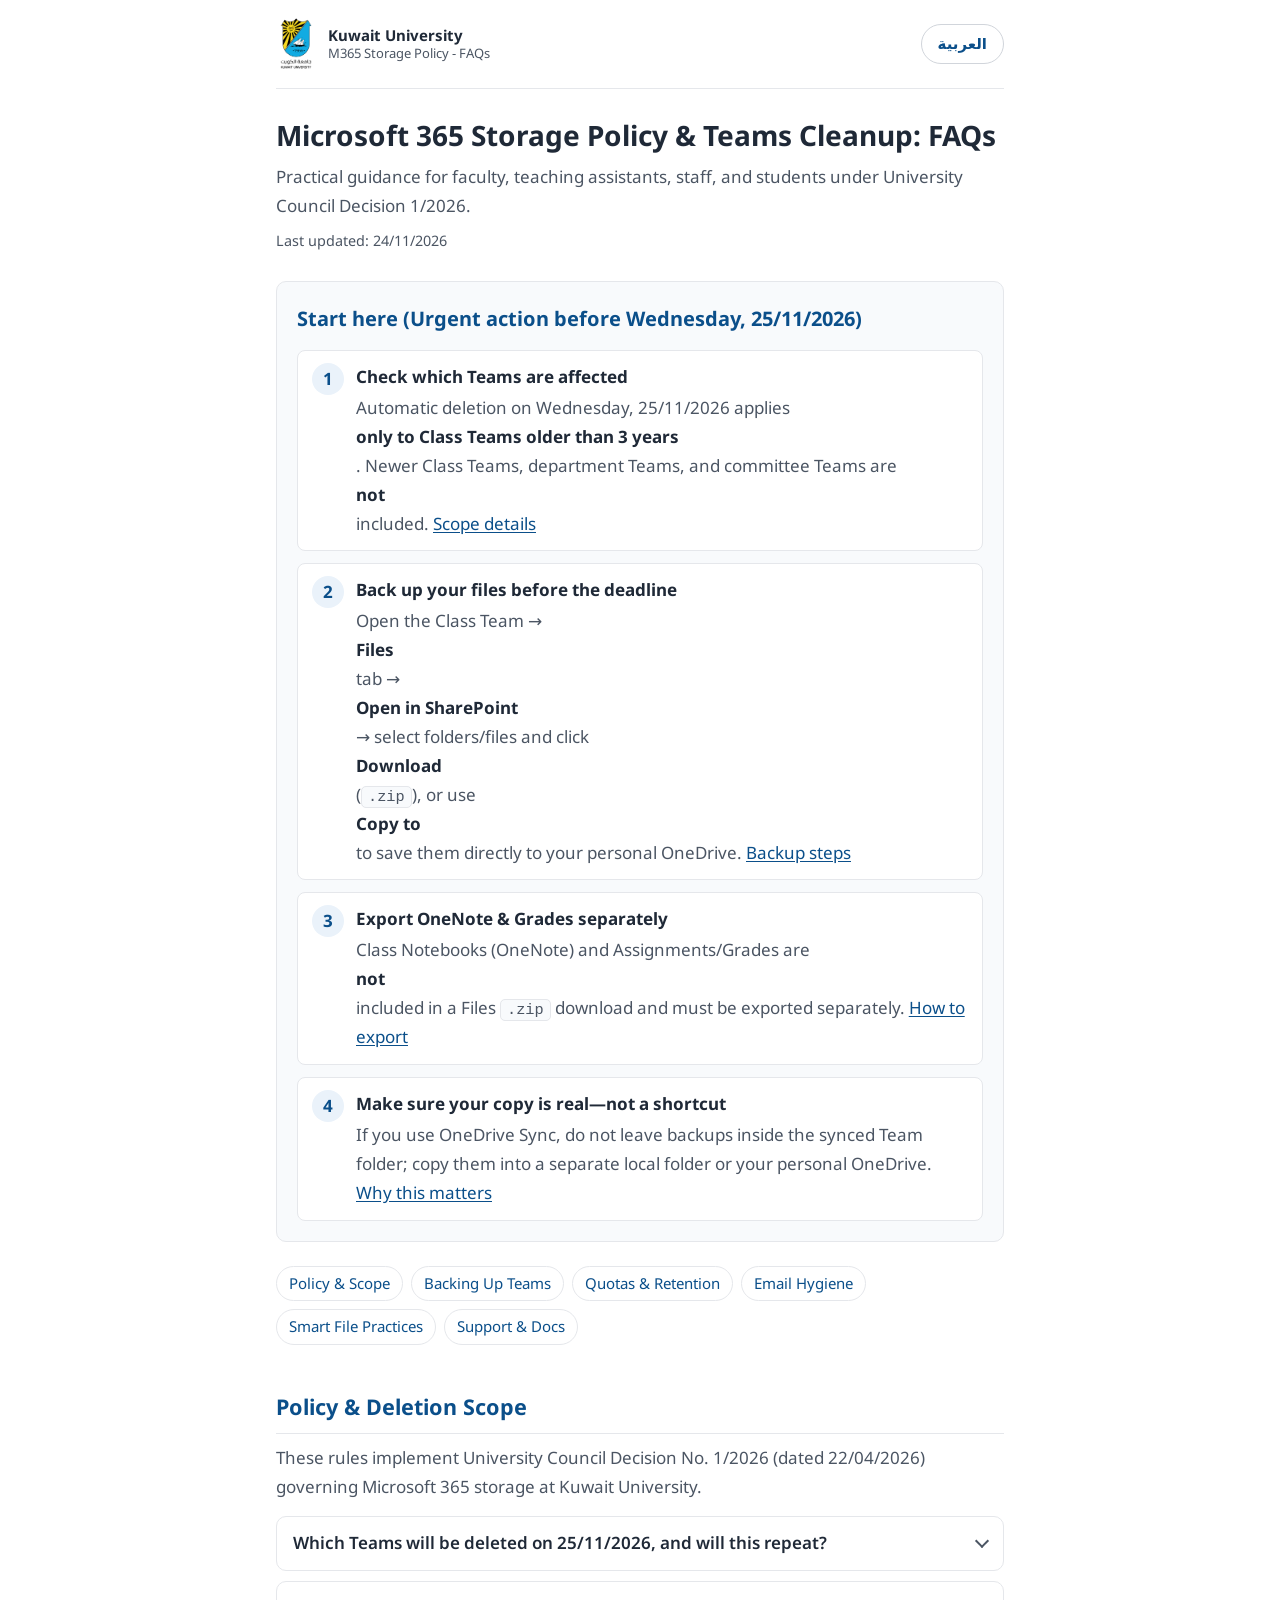
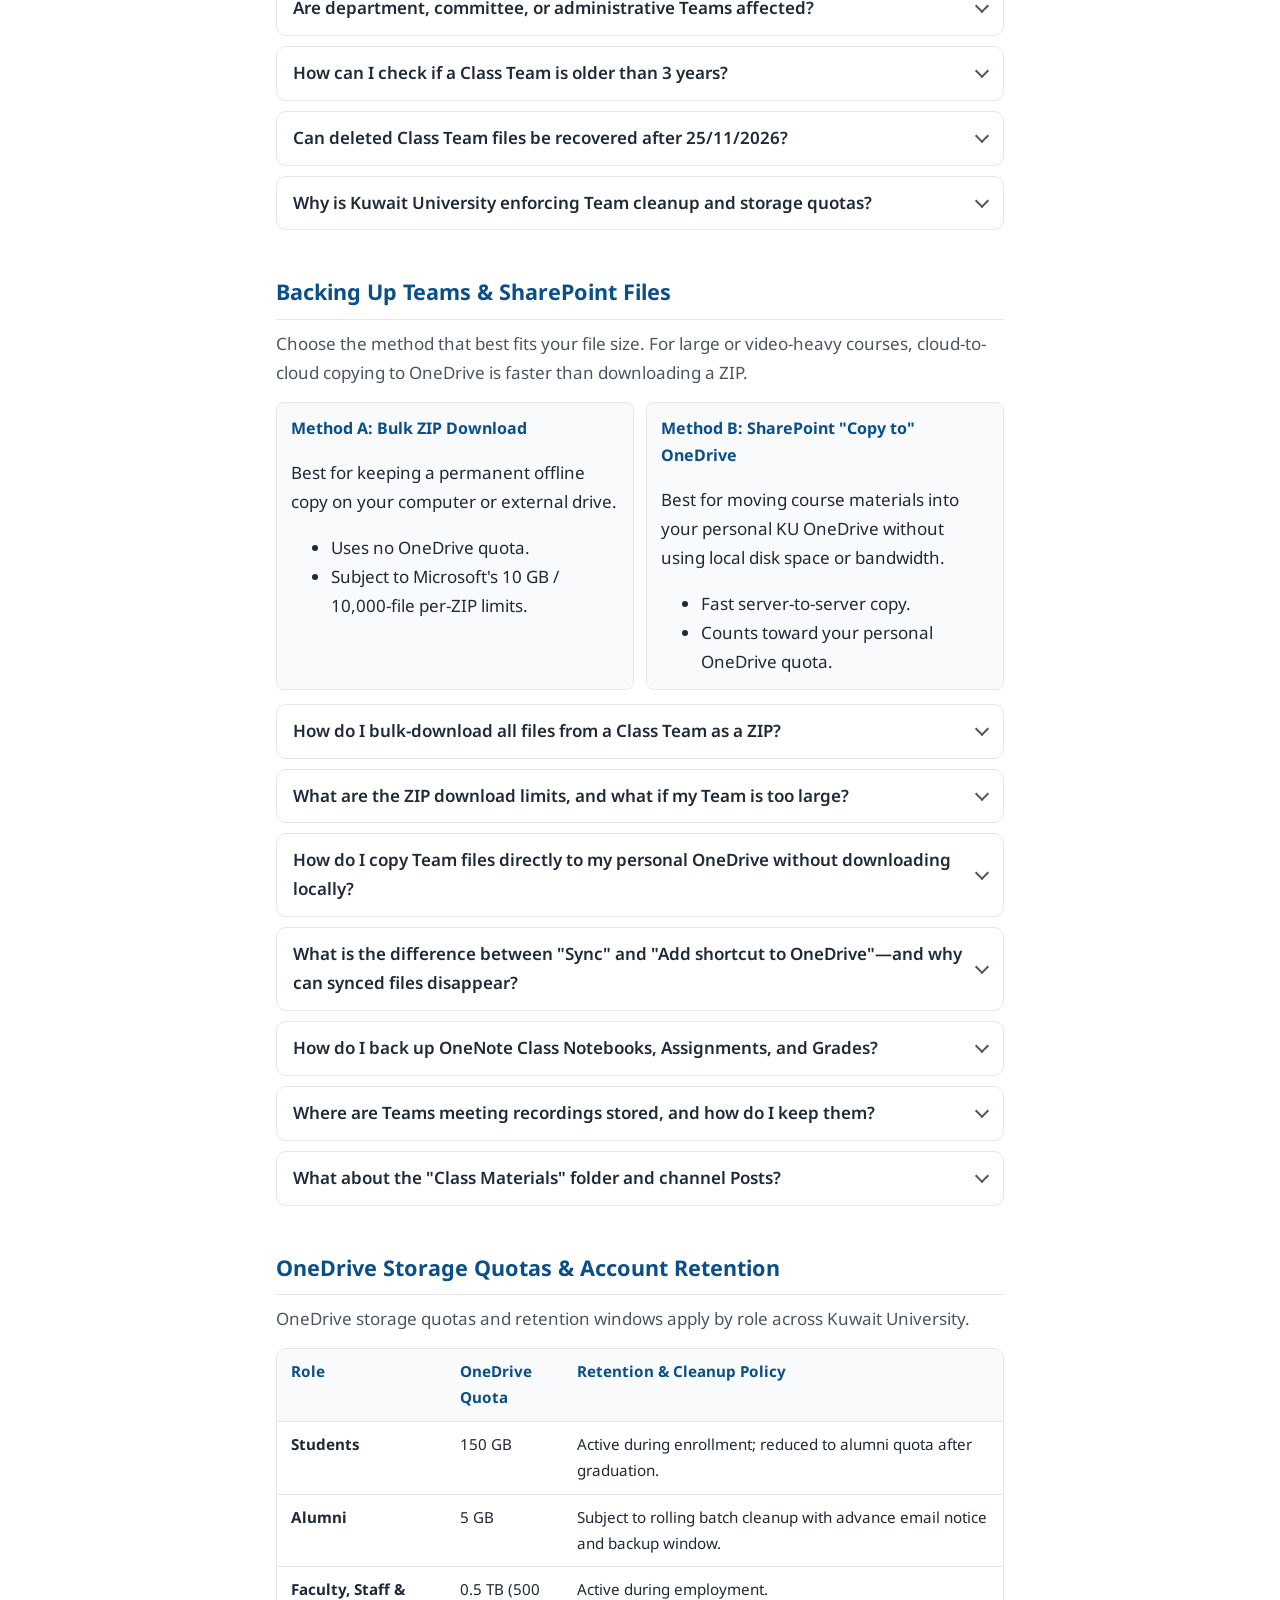
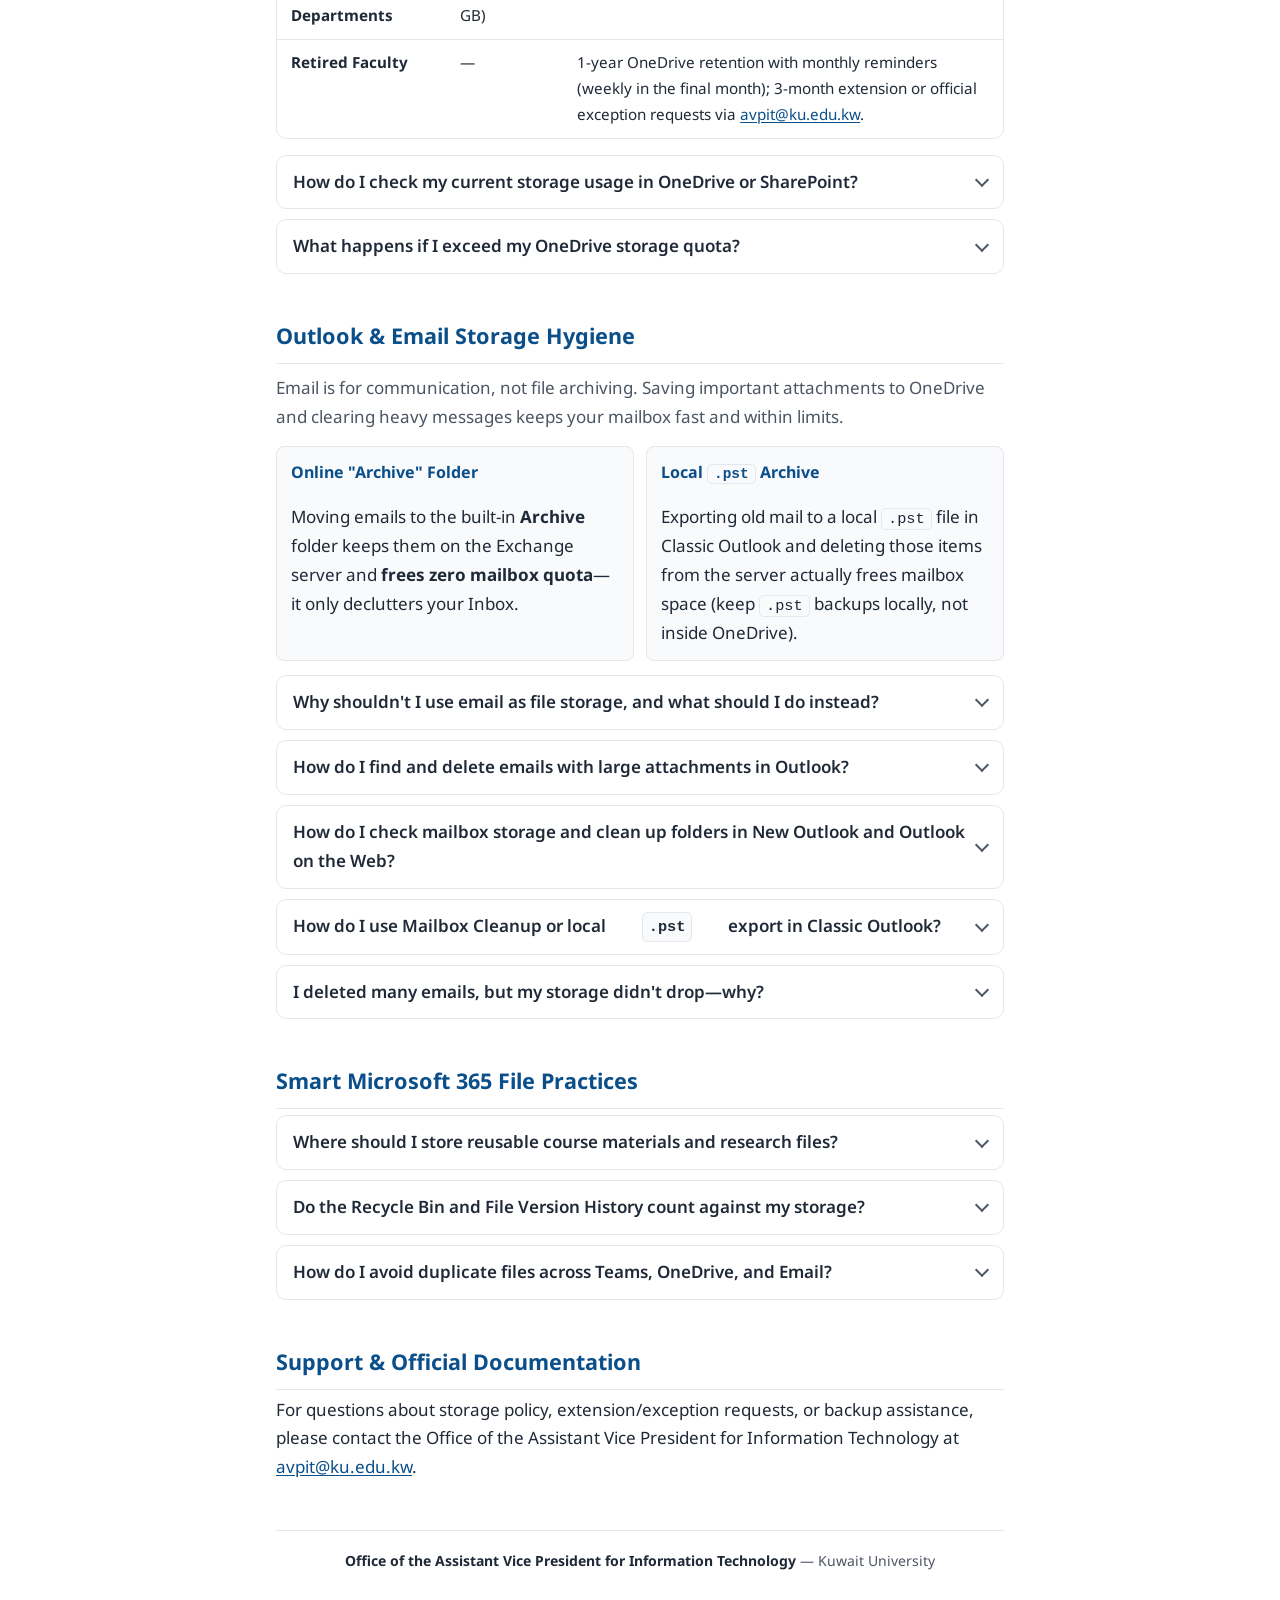
==== en/index.html @ 46ec8c76 "Initial bilingual M365 storage & Teams cleanup FAQ" ====
<!DOCTYPE html>
<html lang="en" dir="ltr">
<head>
  <meta charset="utf-8">
  <meta name="viewport" content="width=device-width, initial-scale=1">
  <title>M365 Storage Policy &amp; Teams Cleanup FAQs - Kuwait University</title>
  <meta name="description" content="Practical answers for Kuwait University faculty, teaching assistants, staff, and students on KU's Microsoft 365 storage policy (University Council Decision 1/2026), backing up Teams and SharePoint files, and email hygiene.">
  <meta name="color-scheme" content="light">
  <link rel="icon" href="../assets/ku-logo.png">
  <link rel="alternate" hreflang="ar" href="../index.html">
  <link rel="stylesheet" href="../assets/style.css">
</head>
<body>
<div class="wrap">

  <header class="topbar">
    <div class="brand">
      <img src="../assets/ku-logo.png" alt="Kuwait University logo">
      <div class="brand-text">Kuwait University<small>M365 Storage Policy - FAQs</small></div>
    </div>
    <a class="lang-toggle" href="../index.html" hreflang="ar" lang="ar">العربية</a>
  </header>

  <div class="intro">
    <h1>Microsoft 365 Storage Policy &amp; Teams Cleanup: FAQs</h1>
    <p>Practical guidance for faculty, teaching assistants, staff, and students under University Council Decision 1/2026.</p>
    <p class="meta">Last updated: 24/11/2026</p>
  </div>

  <main>

  <section class="start" aria-labelledby="start-title">
    <h2 id="start-title">Start here (Urgent action before Wednesday, 25/11/2026)</h2>
    <ol class="steps">
      <li><div><strong>Check which Teams are affected</strong>
        <p>Automatic deletion on Wednesday, 25/11/2026 applies <strong>only to Class Teams older than 3 years</strong>. Newer Class Teams, department Teams, and committee Teams are <strong>not</strong> included. <a href="#policy">Scope details</a></p></div></li>
      <li><div><strong>Back up your files before the deadline</strong>
        <p>Open the Class Team &rarr; <strong>Files</strong> tab &rarr; <strong>Open in SharePoint</strong> &rarr; select folders/files and click <strong>Download</strong> (<code>.zip</code>), or use <strong>Copy to</strong> to save them directly to your personal OneDrive. <a href="#teams-backup">Backup steps</a></p></div></li>
      <li><div><strong>Export OneNote &amp; Grades separately</strong>
        <p>Class Notebooks (OneNote) and Assignments/Grades are <strong>not</strong> included in a Files <code>.zip</code> download and must be exported separately. <a href="#onenote-grades">How to export</a></p></div></li>
      <li><div><strong>Make sure your copy is real—not a shortcut</strong>
        <p>If you use OneDrive Sync, do not leave backups inside the synced Team folder; copy them into a separate local folder or your personal OneDrive. <a href="#sync-trap">Why this matters</a></p></div></li>
    </ol>
  </section>

  <nav class="toc" aria-label="Sections">
    <ul>
      <li><a href="#policy">Policy &amp; Scope</a></li>
      <li><a href="#teams-backup">Backing Up Teams</a></li>
      <li><a href="#quotas">Quotas &amp; Retention</a></li>
      <li><a href="#email">Email Hygiene</a></li>
      <li><a href="#hygiene">Smart File Practices</a></li>
      <li><a href="#help">Support &amp; Docs</a></li>
    </ul>
  </nav>

  <section id="policy">
    <h2>Policy &amp; Deletion Scope</h2>
    <p class="lead">These rules implement University Council Decision No. 1/2026 (dated 22/04/2026) governing Microsoft 365 storage at Kuwait University.</p>

    <details>
      <summary>Which Teams will be deleted on 25/11/2026, and will this repeat?</summary>
      <div class="answer">
        <p>Automatic deletion applies to <strong>Class Teams older than 3 years</strong>—specifically Teams created using the Microsoft Teams Education <em>Class</em> template.</p>
        <p>Following the initial cleanup on 25/11/2026, Class Teams older than 3 years will continue to be purged on a rolling/semesterly basis in accordance with University policy.</p>
      </div>
    </details>

    <details>
      <summary>Are department, committee, or administrative Teams affected?</summary>
      <div class="answer">
        <p><strong>No.</strong> The current automated cleanup applies strictly to <strong>Class Teams</strong> older than 3 years. Department Teams, committee workspaces, administrative Teams, and Class Teams under 3 years old are not affected.</p>
      </div>
    </details>

    <details>
      <summary>How can I check if a Class Team is older than 3 years?</summary>
      <div class="answer">
        <ol>
          <li>Open the Team in Microsoft Teams, go to the <strong>Files</strong> tab, and click <strong>Open in SharePoint</strong> to view folder/file creation dates.</li>
          <li>You can also check the semester code in the Team name (e.g., <code>2022/2023</code>, <code>2023-1</code>, or earlier) or the date of the earliest posts in the <strong>General</strong> channel.</li>
        </ol>
        <p class="note">If you are unsure about the age of any Class Team containing important materials, back it up immediately.</p>
      </div>
    </details>

    <details>
      <summary>Can deleted Class Team files be recovered after 25/11/2026?</summary>
      <div class="answer">
        <p class="note warn"><strong>Important:</strong> Deletion of Class Teams older than 3 years on 25/11/2026 should be treated as <strong>permanent and irreversible</strong>. Please download or copy all important course materials and recordings before the deadline.</p>
      </div>
    </details>

    <details>
      <summary>Why is Kuwait University enforcing Team cleanup and storage quotas?</summary>
      <div class="answer">
        <p>Microsoft Teams, SharePoint, and OneDrive share a single university-wide Microsoft 365 tenant storage pool. Retaining thousands of inactive Class Teams and expired accounts consumes shared capacity and affects service sustainability for the entire University.</p>
      </div>
    </details>
  </section>

  <section id="teams-backup">
    <h2>Backing Up Teams &amp; SharePoint Files</h2>
    <p class="lead">Choose the method that best fits your file size. For large or video-heavy courses, cloud-to-cloud copying to OneDrive is faster than downloading a ZIP.</p>

    <div class="two-col">
      <div>
        <h3>Method A: Bulk ZIP Download</h3>
        <p>Best for keeping a permanent offline copy on your computer or external drive.</p>
        <ul>
          <li>Uses no OneDrive quota.</li>
          <li>Subject to Microsoft's 10 GB / 10,000-file per-ZIP limits.</li>
        </ul>
      </div>
      <div>
        <h3>Method B: SharePoint "Copy to" OneDrive</h3>
        <p>Best for moving course materials into your personal KU OneDrive without using local disk space or bandwidth.</p>
        <ul>
          <li>Fast server-to-server copy.</li>
          <li>Counts toward your personal OneDrive quota.</li>
        </ul>
      </div>
    </div>

    <details>
      <summary>How do I bulk-download all files from a Class Team as a ZIP?</summary>
      <div class="answer">
        <ol>
          <li>Open the Class Team in Microsoft Teams.</li>
          <li>Open the <strong>General</strong> channel (and any other channel with files) and select the <strong>Files</strong> (or <strong>Shared</strong>) tab.</li>
          <li>Click <strong>Open in SharePoint</strong> on the top bar (Microsoft Edge or Google Chrome recommended).</li>
          <li>Select the folders/files you want (or click the check circle next to the <strong>Name</strong> column header to select all), then click <strong>Download</strong>.</li>
          <li>Your browser will package the selection into a <code>.zip</code> file in your Downloads folder.</li>
        </ol>
        <p class="note">Repeat this for any <strong>additional or private channels</strong> in the same Team, or download large subfolders one by one.</p>
        <p class="src">Official guide: <a href="https://support.microsoft.com/en-us/office/download-files-and-folders-from-onedrive-or-sharepoint-5c7397b7-19c7-4893-84fe-d02e6fa5df05">Microsoft Support — Download files and folders from OneDrive or SharePoint</a></p>
      </div>
    </details>

    <details>
      <summary>What are the ZIP download limits, and what if my Team is too large?</summary>
      <div class="answer">
        <ul>
          <li>A single bulk download is limited to <strong>10 GB per <code>.zip</code></strong> and <strong>10,000 files</strong>.</li>
          <li>Single-file downloads support up to 250 GB.</li>
        </ul>
        <p><strong>Workaround:</strong> Download <strong>subfolder by subfolder</strong> (especially separating the <code>Recordings</code> folder), or use SharePoint's <strong>Copy to</strong> feature to copy folders straight into your personal OneDrive.</p>
      </div>
    </details>

    <details>
      <summary>How do I copy Team files directly to my personal OneDrive without downloading locally?</summary>
      <div class="answer">
        <ol>
          <li>From the Team's <strong>Files</strong> tab, click <strong>Open in SharePoint</strong>.</li>
          <li>Select the folders or files you want to keep.</li>
          <li>Click <strong>Copy to</strong> in the top toolbar.</li>
          <li>Select <strong>My files</strong> (your personal OneDrive) or another active Team, create/choose a destination folder (e.g., <code>Course-Archive</code>), and click <strong>Copy here</strong>.</li>
        </ol>
        <p class="note">Wait for the copy progress indicator in the corner to finish and verify the files appear in your OneDrive before closing the tab.</p>
      </div>
    </details>

    <details id="sync-trap">
      <summary>What is the difference between "Sync" and "Add shortcut to OneDrive"—and why can synced files disappear?</summary>
      <div class="answer">
        <p class="note warn"><strong>Critical Warning:</strong> Clicking <strong>Sync</strong> or <strong>Add shortcut to OneDrive</strong> does <strong>not</strong> create an independent backup! By default, OneDrive Files On-Demand shows cloud-only placeholders (&#9729;&#65039;)—and when the source Team is deleted, those files vanish from your computer too.</p>
        <ul>
          <li><strong>Add shortcut to OneDrive:</strong> Creates a live link inside your OneDrive pointing to the Team's library. If the Team is deleted, the shortcut and its contents disappear.</li>
          <li><strong>Sync:</strong> Connects a local folder to the Team's SharePoint library. Even if you mark files as <strong>Always keep on this device</strong>, the folder remains linked to the Team and can be wiped or orphaned when the Team is purged.</li>
        </ul>
        <p><strong>Golden Rule:</strong> Never leave your backup inside a synced Team folder or Shortcut folder. Always <strong>copy</strong> downloaded files into a separate local folder (e.g., Desktop or external drive) or use SharePoint <strong>Copy to</strong> into your personal OneDrive.</p>
        <p class="src">Official guide: <a href="https://support.microsoft.com/en-us/office/save-disk-space-with-onedrive-files-on-demand-for-windows-0e6860d3-d9f3-4971-b321-7092438fb38e">Microsoft Support — Save disk space with OneDrive Files On-Demand</a></p>
      </div>
    </details>

    <details id="onenote-grades">
      <summary>How do I back up OneNote Class Notebooks, Assignments, and Grades?</summary>
      <div class="answer">
        <p>OneNote notebooks, Assignments, and Grades are excluded from SharePoint <code>.zip</code> downloads and must be saved separately:</p>
        <h3>1. Exporting OneNote Class Notebooks</h3>
        <ul>
          <li>Open the notebook in the <strong>OneNote desktop app</strong> (Windows), then choose <strong>File &rarr; Export &rarr; Notebook &rarr; OneNote Package (<code>.onepkg</code>)</strong> or <code>PDF</code>.</li>
          <li>Alternatively, right-click each section in OneNote and choose <strong>Move or Copy</strong> to copy sections into a notebook stored in your personal OneDrive.</li>
        </ul>
        <h3>2. Exporting Grades &amp; Assignments</h3>
        <ul>
          <li>Open the Class Team &rarr; <strong>Grades</strong> tab &rarr; click <strong>Export to Excel</strong> to download a <code>.csv</code> record of grades.</li>
          <li>If you need student submission files, open the Team's SharePoint library and download the <strong>Student Work</strong> folder if present.</li>
        </ul>
      </div>
    </details>

    <details>
      <summary>Where are Teams meeting recordings stored, and how do I keep them?</summary>
      <div class="answer">
        <ul>
          <li><strong>Channel meetings:</strong> Stored inside the <code>Recordings</code> folder in that channel's <strong>Files</strong> tab (SharePoint). These <strong>will be deleted</strong> with the Team—download or copy them to your personal OneDrive.</li>
          <li><strong>Non-channel / calendar meetings:</strong> Stored in the <code>Recordings</code> folder of the personal OneDrive of the person who started the recording. These are not deleted with the Team, though they count toward personal OneDrive quota.</li>
        </ul>
      </div>
    </details>

    <details>
      <summary>What about the "Class Materials" folder and channel Posts?</summary>
      <div class="answer">
        <ul>
          <li>The <strong>Class Materials</strong> folder lives inside the Team's SharePoint document library and can be downloaded or copied like any other folder.</li>
          <li>Channel <strong>Posts / Chat</strong> conversations are not included in SharePoint file downloads. If you need specific announcements or text, copy them or print the page to PDF before deletion.</li>
        </ul>
      </div>
    </details>
  </section>

  <section id="quotas">
    <h2>OneDrive Storage Quotas &amp; Account Retention</h2>
    <p class="lead">OneDrive storage quotas and retention windows apply by role across Kuwait University.</p>

    <div class="table-wrap">
      <table>
        <thead>
          <tr>
            <th>Role</th>
            <th>OneDrive Quota</th>
            <th>Retention &amp; Cleanup Policy</th>
          </tr>
        </thead>
        <tbody>
          <tr>
            <td><strong>Students</strong></td>
            <td>150 GB</td>
            <td>Active during enrollment; reduced to alumni quota after graduation.</td>
          </tr>
          <tr>
            <td><strong>Alumni</strong></td>
            <td>5 GB</td>
            <td>Subject to rolling batch cleanup with advance email notice and backup window.</td>
          </tr>
          <tr>
            <td><strong>Faculty, Staff &amp; Departments</strong></td>
            <td>0.5 TB (500 GB)</td>
            <td>Active during employment.</td>
          </tr>
          <tr>
            <td><strong>Retired Faculty</strong></td>
            <td>—</td>
            <td>1-year OneDrive retention with monthly reminders (weekly in the final month); 3-month extension or official exception requests via <a href="mailto:avpit@ku.edu.kw">avpit@ku.edu.kw</a>.</td>
          </tr>
        </tbody>
      </table>
    </div>

    <details>
      <summary>How do I check my current storage usage in OneDrive or SharePoint?</summary>
      <div class="answer">
        <ul>
          <li><strong>In OneDrive:</strong> Open OneDrive on the web &rarr; <strong>Settings</strong> (gear icon) &rarr; <strong>OneDrive settings</strong> &rarr; <strong>More settings</strong> &rarr; <strong>Storage Metrics</strong>.</li>
          <li><strong>In SharePoint / Teams:</strong> Open the Team in SharePoint &rarr; <strong>Settings</strong> (gear icon) &rarr; <strong>Site contents</strong> &rarr; <strong>Site settings</strong> &rarr; <strong>Storage Metrics</strong> to identify the largest folders.</li>
        </ul>
      </div>
    </details>

    <details>
      <summary>What happens if I exceed my OneDrive storage quota?</summary>
      <div class="answer">
        <p>Accounts exceeding their allocated quota may become <strong>read-only</strong>, preventing new uploads, edits, or syncing until you delete unnecessary files and empty the Recycle Bin.</p>
      </div>
    </details>
  </section>

  <section id="email">
    <h2>Outlook &amp; Email Storage Hygiene</h2>
    <p class="lead">Email is for communication, not file archiving. Saving important attachments to OneDrive and clearing heavy messages keeps your mailbox fast and within limits.</p>

    <div class="two-col">
      <div>
        <h3>Online "Archive" Folder</h3>
        <p>Moving emails to the built-in <strong>Archive</strong> folder keeps them on the Exchange server and <strong>frees zero mailbox quota</strong>—it only declutters your Inbox.</p>
      </div>
      <div>
        <h3>Local <code>.pst</code> Archive</h3>
        <p>Exporting old mail to a local <code>.pst</code> file in Classic Outlook and deleting those items from the server actually frees mailbox space (keep <code>.pst</code> backups locally, not inside OneDrive).</p>
      </div>
    </div>

    <details>
      <summary>Why shouldn't I use email as file storage, and what should I do instead?</summary>
      <div class="answer">
        <ul>
          <li>Sending files as attachments duplicates them in both the sender's Sent Items and every recipient's mailbox.</li>
          <li><strong>Better practice:</strong> Save important documents in OneDrive or SharePoint and share a <strong>link</strong> instead of attaching the file, then delete emails with oversized attachments once the file is safely stored.</li>
        </ul>
      </div>
    </details>

    <details>
      <summary>How do I find and delete emails with large attachments in Outlook?</summary>
      <div class="answer">
        <ol>
          <li>In the Outlook search bar, type one of these operators and press <code>Enter</code>:
            <ul>
              <li><code>messagesize:&gt;10mb</code> — finds messages larger than 10 MB.</li>
              <li><code>messagesize:&gt;5mb</code> — finds messages larger than 5 MB.</li>
              <li><code>hasattachments:yes</code> — lists messages containing attachments.</li>
            </ul>
          </li>
          <li>Save any needed attachments to OneDrive or your computer.</li>
          <li>Delete unneeded messages—and remember to check your <strong>Sent Items</strong> folder, which often holds the largest outbound attachments.</li>
        </ol>
        <p class="src">Official guide: <a href="https://support.microsoft.com/en-us/office/how-to-search-in-outlook-d824d1e9-a255-468c-8553-276589d5a164">Microsoft Support — How to search in Outlook</a></p>
      </div>
    </details>

    <details>
      <summary>How do I check mailbox storage and clean up folders in New Outlook and Outlook on the Web?</summary>
      <div class="answer">
        <ol>
          <li>Click the <strong>Settings</strong> (gear icon) at the top right.</li>
          <li>Go to <strong>Accounts &rarr; Storage</strong>.</li>
          <li>Review folder-by-folder usage and use the built-in cleanup options to empty older messages (e.g., older than 3, 6, or 12 months).</li>
        </ol>
        <p class="src">Official guide: <a href="https://support.microsoft.com/en-us/office/storage-limits-in-outlook-com-7ac99134-69e5-4619-ac0b-2d313bba5e9e">Microsoft Support — Storage limits in Outlook</a></p>
      </div>
    </details>

    <details>
      <summary>How do I use Mailbox Cleanup or local <code>.pst</code> export in Classic Outlook?</summary>
      <div class="answer">
        <ul>
          <li><strong>Mailbox Cleanup:</strong> Go to <strong>File &rarr; Tools &rarr; Mailbox Cleanup</strong> to locate oversized or old items.</li>
          <li><strong>Remove attachment only (keep email text):</strong> Open the email in its own window &rarr; click the dropdown arrow on the attachment &rarr; <strong>Remove Attachment</strong> &rarr; save.</li>
          <li><strong>Local <code>.pst</code> export:</strong> Go to <strong>File &rarr; Open &amp; Export &rarr; Import/Export &rarr; Export to a file (<code>.pst</code>)</strong>. Do not store <code>.pst</code> files inside synced OneDrive folders.</li>
        </ul>
        <p class="note">Local <code>.pst</code> export availability depends on device permissions and university IT security policies.</p>
      </div>
    </details>

    <details>
      <summary>I deleted many emails, but my storage didn't drop—why?</summary>
      <div class="answer">
        <p>Deleted emails still consume mailbox quota until purged from two places:</p>
        <ol>
          <li>Right-click <strong>Deleted Items</strong> and choose <strong>Empty Folder</strong>.</li>
          <li>Open <strong>Recover items deleted from this folder</strong> at the top of Deleted Items, select the items, and click <strong>Purge Selected Items</strong>.</li>
        </ol>
      </div>
    </details>
  </section>

  <section id="hygiene">
    <h2>Smart Microsoft 365 File Practices</h2>

    <details>
      <summary>Where should I store reusable course materials and research files?</summary>
      <div class="answer">
        <p>Keep your master course materials and research files in your <strong>personal OneDrive</strong> or a <strong>Department SharePoint/Team</strong>, and copy only term-specific materials into each semester's Class Team. That way, your master files are never affected by the 3-year Class Team cleanup.</p>
      </div>
    </details>

    <details>
      <summary>Do the Recycle Bin and File Version History count against my storage?</summary>
      <div class="answer">
        <ul>
          <li><strong>Yes.</strong> Deleted files remain in the OneDrive/SharePoint <strong>Recycle Bin</strong> (and Second-stage Recycle Bin) and continue counting toward your quota until emptied or expired.</li>
          <li><strong>Version History:</strong> Repeatedly editing large files (such as presentations or videos) stores multiple historical versions in SharePoint/OneDrive. Right-click a large file &rarr; <strong>Version History</strong> to delete unneeded older versions.</li>
        </ul>
        <p class="src">Official guide: <a href="https://support.microsoft.com/en-us/office/restore-deleted-files-or-folders-in-onedrive-949ada80-0026-4db3-a953-c99083e6a84f">Microsoft Support — Manage Recycle Bin in OneDrive</a></p>
      </div>
    </details>

    <details>
      <summary>How do I avoid duplicate files across Teams, OneDrive, and Email?</summary>
      <div class="answer">
        <ul>
          <li>Keep a <strong>single source of truth</strong> in OneDrive or SharePoint instead of saving separate copies on your desktop, in Teams, and in email.</li>
          <li>Share links with appropriate permissions rather than emailing file attachments.</li>
          <li>Delete large temporary recordings and draft exports once no longer needed.</li>
        </ul>
      </div>
    </details>
  </section>

  <section id="help">
    <h2>Support &amp; Official Documentation</h2>
    <div class="body">
      <p>For questions about storage policy, extension/exception requests, or backup assistance, please contact the Office of the Assistant Vice President for Information Technology at <a href="mailto:avpit@ku.edu.kw">avpit@ku.edu.kw</a>.</p>
    </div>
  </section>

  </main>

  <footer>
    <strong>Office of the Assistant Vice President for Information Technology</strong> — Kuwait University
  </footer>

</div>
</body>
</html>
---- assets/style.css ----
/* Microsoft 365 Storage & Teams Cleanup FAQs at Kuwait University
   Calm, light design: white page, dark-grey text, one KU-blue accent.
   One stylesheet for both RTL (ar) and LTR (en) via CSS logical properties. */

@import url("https://fonts.googleapis.com/css2?family=Noto+Sans+Arabic:wght@400;600;700&family=Noto+Sans:wght@400;600;700&display=swap");

:root {
  --bg: #ffffff;
  --surface: #f8fafc;      /* very light grey card fill */
  --text: #1f2937;         /* body text, 14.7:1 on white */
  --muted: #4b5563;        /* secondary text, 7.6:1 on white */
  --accent: #0b4f8a;       /* KU blue: links + headings, 8.6:1 on white */
  --accent-soft: #eaf2fa;  /* accent tint for number badges */
  --warn-bg: #fffbeb;      /* soft amber warning surface */
  --warn-border: #d97706;  /* amber warning accent */
  --border: #e5e7eb;
  --border-strong: #d1d5db;
  --radius: 10px;
  color-scheme: light;
}

* { box-sizing: border-box; }
html, body { margin: 0; padding: 0; }
html { scroll-behavior: smooth; }

body {
  background: var(--bg);
  color: var(--text);
  font-family: "Noto Sans", -apple-system, BlinkMacSystemFont, "Segoe UI", system-ui, sans-serif;
  font-size: 17px;
  line-height: 1.7;
  -webkit-font-smoothing: antialiased;
}
html[lang="ar"] body {
  font-family: "Noto Sans Arabic", "Noto Sans", Tahoma, "Segoe UI", system-ui, sans-serif;
  line-height: 1.85;
}

a { color: var(--accent); text-underline-offset: 2px; overflow-wrap: anywhere; }
a:hover { text-decoration-thickness: 2px; }
a:focus-visible, summary:focus-visible { outline: 2px solid var(--accent); outline-offset: 2px; border-radius: 6px; }
.ltr, code[dir="ltr"] { direction: ltr; unicode-bidi: isolate; }
code {
  font-family: ui-monospace, SFMono-Regular, Menlo, Consolas, monospace;
  font-size: 0.9em;
  background: var(--surface);
  border: 1px solid var(--border);
  border-radius: 5px;
  padding: 1px 6px;
}

.wrap { max-width: 760px; margin: 0 auto; padding-inline: 16px; }

/* Header */
.topbar {
  display: flex; align-items: center; justify-content: space-between;
  gap: 12px; padding-block: 16px;
  border-bottom: 1px solid var(--border);
}
.brand { display: flex; align-items: center; gap: 12px; min-width: 0; }
.brand img { width: 40px; height: 56px; object-fit: contain; flex: none; }
.brand-text { font-weight: 700; font-size: 15px; line-height: 1.35; color: var(--text); }
.brand-text small { display: block; color: var(--muted); font-weight: 400; font-size: 13px; }

.lang-toggle {
  flex: none;
  border: 1px solid var(--border-strong); border-radius: 999px;
  padding: 6px 16px; font-weight: 600; font-size: 15px;
  color: var(--accent); text-decoration: none; background: var(--bg);
}
.lang-toggle:hover { background: var(--accent-soft); }

/* Intro */
.intro { padding-block: 28px 8px; }
.intro h1 { margin: 0 0 8px; font-size: 1.75rem; line-height: 1.35; color: var(--text); }
.intro p { margin: 0; color: var(--muted); }
.intro .meta { margin-top: 8px; font-size: 0.9rem; color: var(--muted); }

/* Start here */
.start {
  margin-top: 20px;
  border: 1px solid var(--border); border-radius: var(--radius);
  background: var(--surface); padding: 20px;
}
.start h2 { margin: 0 0 14px; font-size: 1.25rem; color: var(--accent); border: 0; padding: 0; }
.steps { list-style: none; margin: 0; padding: 0; display: grid; gap: 12px; counter-reset: step; }
.steps > li {
  counter-increment: step;
  display: grid; grid-template-columns: 32px 1fr; gap: 12px; align-items: start;
  background: var(--bg); border: 1px solid var(--border); border-radius: 8px; padding: 12px 14px;
}
.steps > li::before {
  content: counter(step);
  display: grid; place-items: center;
  width: 32px; height: 32px; border-radius: 50%;
  background: var(--accent-soft); color: var(--accent); font-weight: 700;
}
html[lang="ar"] .steps > li::before { content: counter(step, arabic-indic); }
.steps strong { display: block; color: var(--text); }
.steps p { margin: 2px 0 0; color: var(--muted); }

/* Jump links */
.toc { margin: 24px 0 0; }
.toc ul { display: flex; flex-wrap: wrap; gap: 8px; margin: 0; padding: 0; list-style: none; }
.toc a {
  display: inline-block; padding: 4px 12px; border-radius: 999px;
  border: 1px solid var(--border); color: var(--accent); text-decoration: none; font-size: 15px;
}
.toc a:hover { background: var(--accent-soft); }

/* Sections */
section { margin-top: 44px; scroll-margin-top: 16px; }
section > h2 {
  font-size: 1.35rem; margin: 0 0 6px; color: var(--accent);
  padding-bottom: 8px; border-bottom: 1px solid var(--border);
}
section > p.lead { color: var(--muted); margin: 10px 0 14px; }
h3.group { font-size: 1.05rem; margin: 24px 0 8px; color: var(--text); }

/* Accordions */
details {
  border: 1px solid var(--border); border-radius: var(--radius);
  margin-bottom: 10px; background: var(--bg);
}
details[open] { border-color: var(--border-strong); }
summary {
  cursor: pointer; list-style: none;
  padding: 12px 16px; font-weight: 600; color: var(--text);
  display: flex; justify-content: space-between; align-items: center; gap: 12px;
}
summary:hover { background: var(--surface); border-radius: var(--radius); }
summary::-webkit-details-marker { display: none; }
summary::after {
  content: ""; flex: none;
  width: 8px; height: 8px;
  border-right: 2px solid var(--muted);
  border-bottom: 2px solid var(--muted);
  margin-top: -4px;
  transform: rotate(45deg); transition: transform 0.15s;
}
details[open] > summary::after { transform: rotate(-135deg); margin-top: 4px; }

.answer { padding: 0 16px 14px; }
.answer p, section > .body p { margin: 0 0 10px; }
.answer ul, .answer ol, .body ol { margin: 0 0 10px; padding-inline-start: 24px; }
.answer li, .body li { margin-bottom: 6px; }
.answer h3 { font-size: 1rem; margin: 12px 0 4px; }
.src { font-size: 0.92rem; color: var(--muted); }

.note {
  background: var(--surface); border: 1px solid var(--border);
  border-inline-start: 3px solid var(--accent);
  border-radius: 8px; padding: 10px 14px; margin: 8px 0 12px;
}
.note.warn {
  background: var(--warn-bg);
  border-inline-start-color: var(--warn-border);
}

.two-col { display: grid; grid-template-columns: 1fr 1fr; gap: 12px; margin: 10px 0 14px; }
.two-col > div {
  background: var(--surface); border: 1px solid var(--border);
  border-radius: 8px; padding: 12px 14px;
}
.two-col h3 { margin: 0 0 6px; font-size: 1rem; color: var(--accent); }
.two-col p:last-child, .two-col ul:last-child { margin-bottom: 0; }

/* Responsive tables */
.table-wrap {
  overflow-x: auto;
  margin: 12px 0 16px;
  border: 1px solid var(--border);
  border-radius: var(--radius);
}
table {
  width: 100%;
  border-collapse: collapse;
  font-size: 0.95rem;
  text-align: start;
}
th, td {
  padding: 10px 14px;
  border-bottom: 1px solid var(--border);
  vertical-align: top;
  text-align: start;
}
thead th {
  background: var(--surface);
  color: var(--accent);
  font-weight: 700;
}
tbody tr:last-child td { border-bottom: 0; }

@media (max-width: 600px) {
  body { font-size: 16px; }
  .two-col { grid-template-columns: 1fr; }
  .intro h1 { font-size: 1.45rem; }
  .start { padding: 16px; }
}

@media print {
  .lang-toggle, .toc { display: none; }
  details { break-inside: avoid; }
}

footer {
  margin-top: 48px; padding: 18px 0 28px;
  border-top: 1px solid var(--border);
  color: var(--muted); font-size: 14px; text-align: center;
}
footer strong { color: var(--text); }
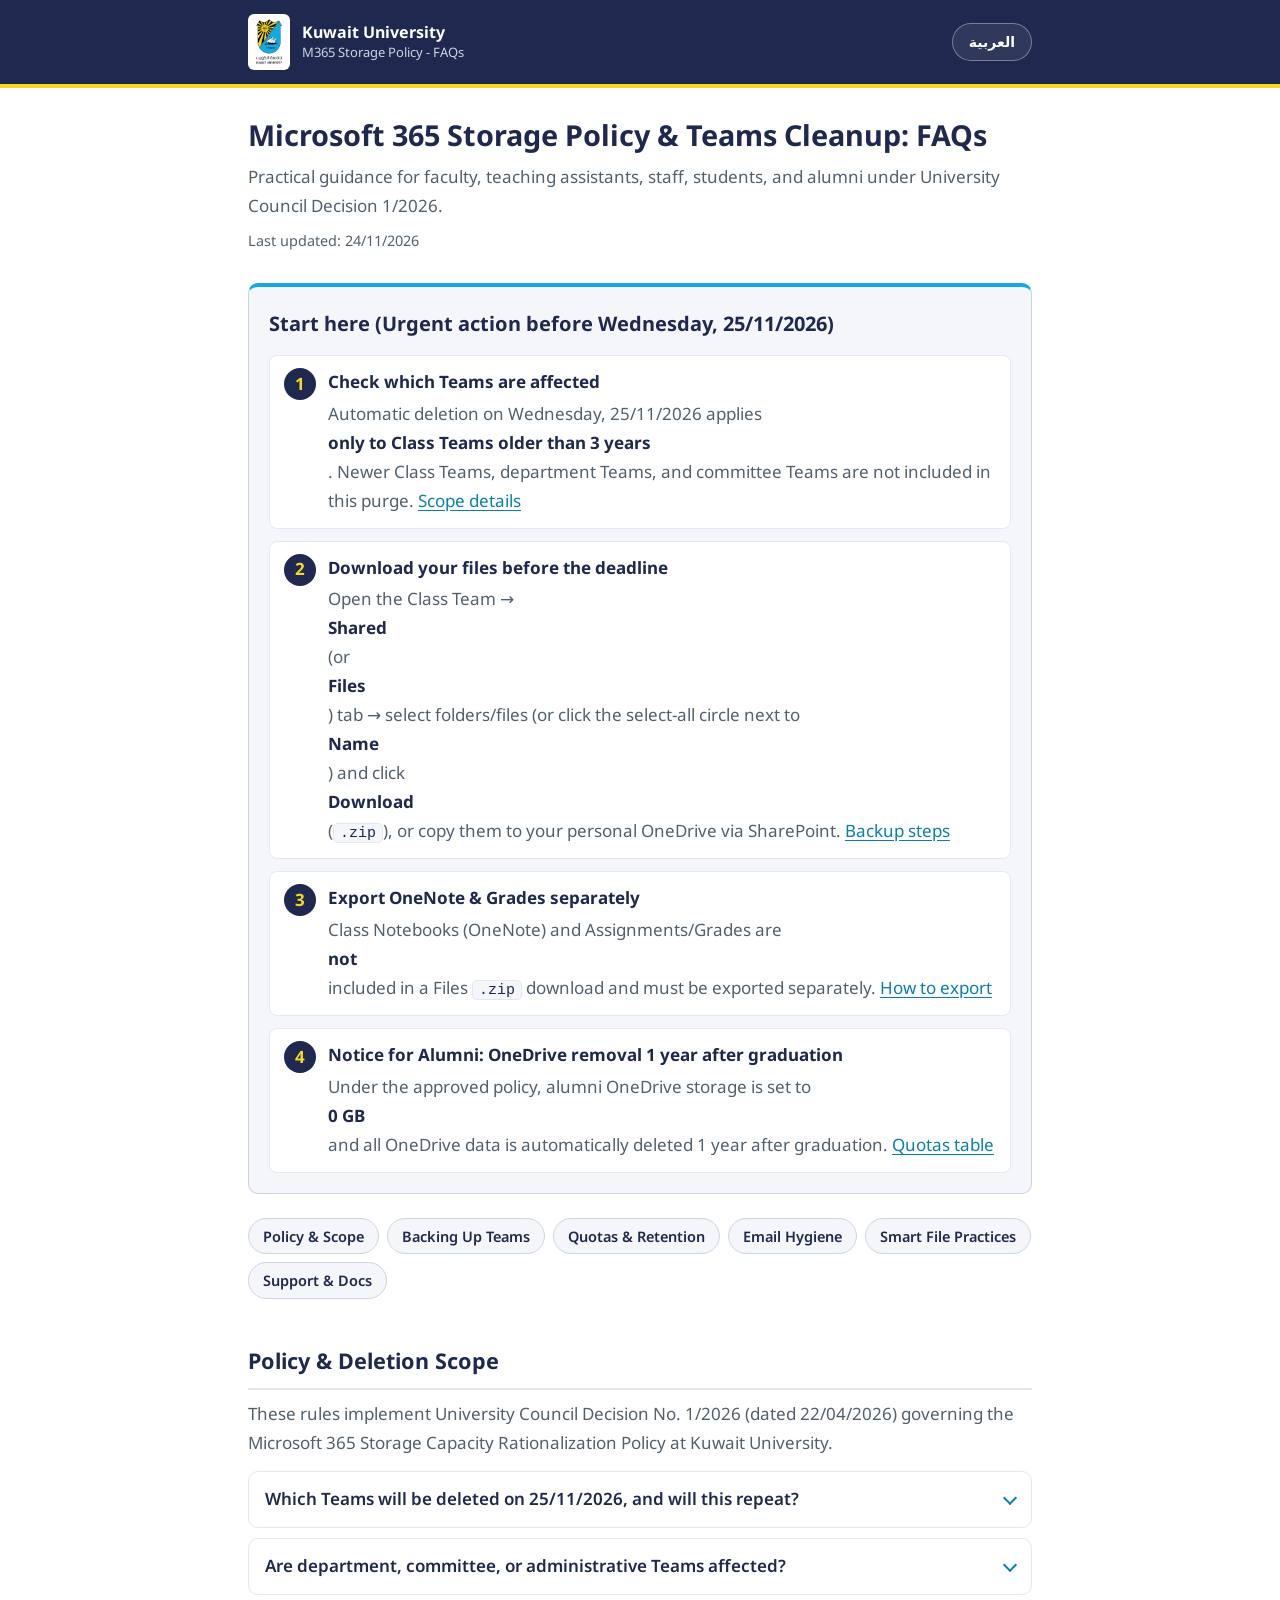
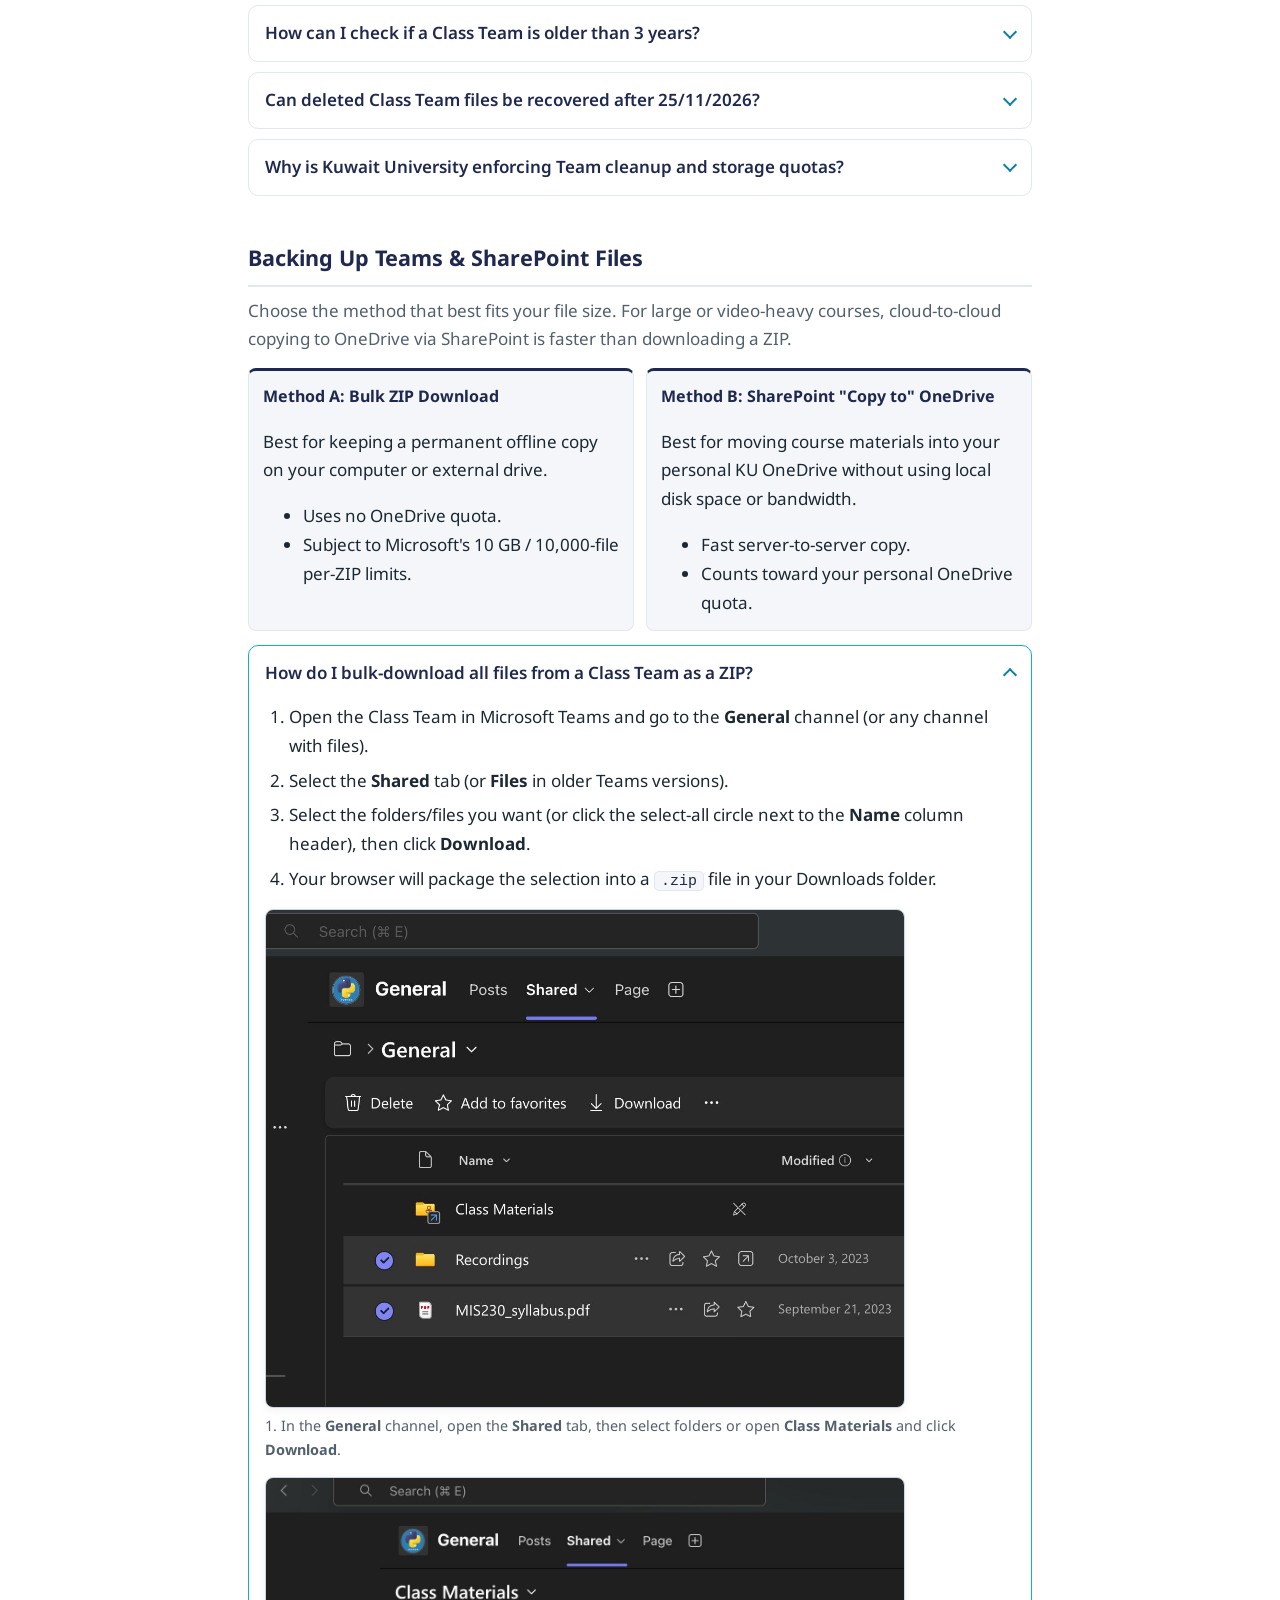
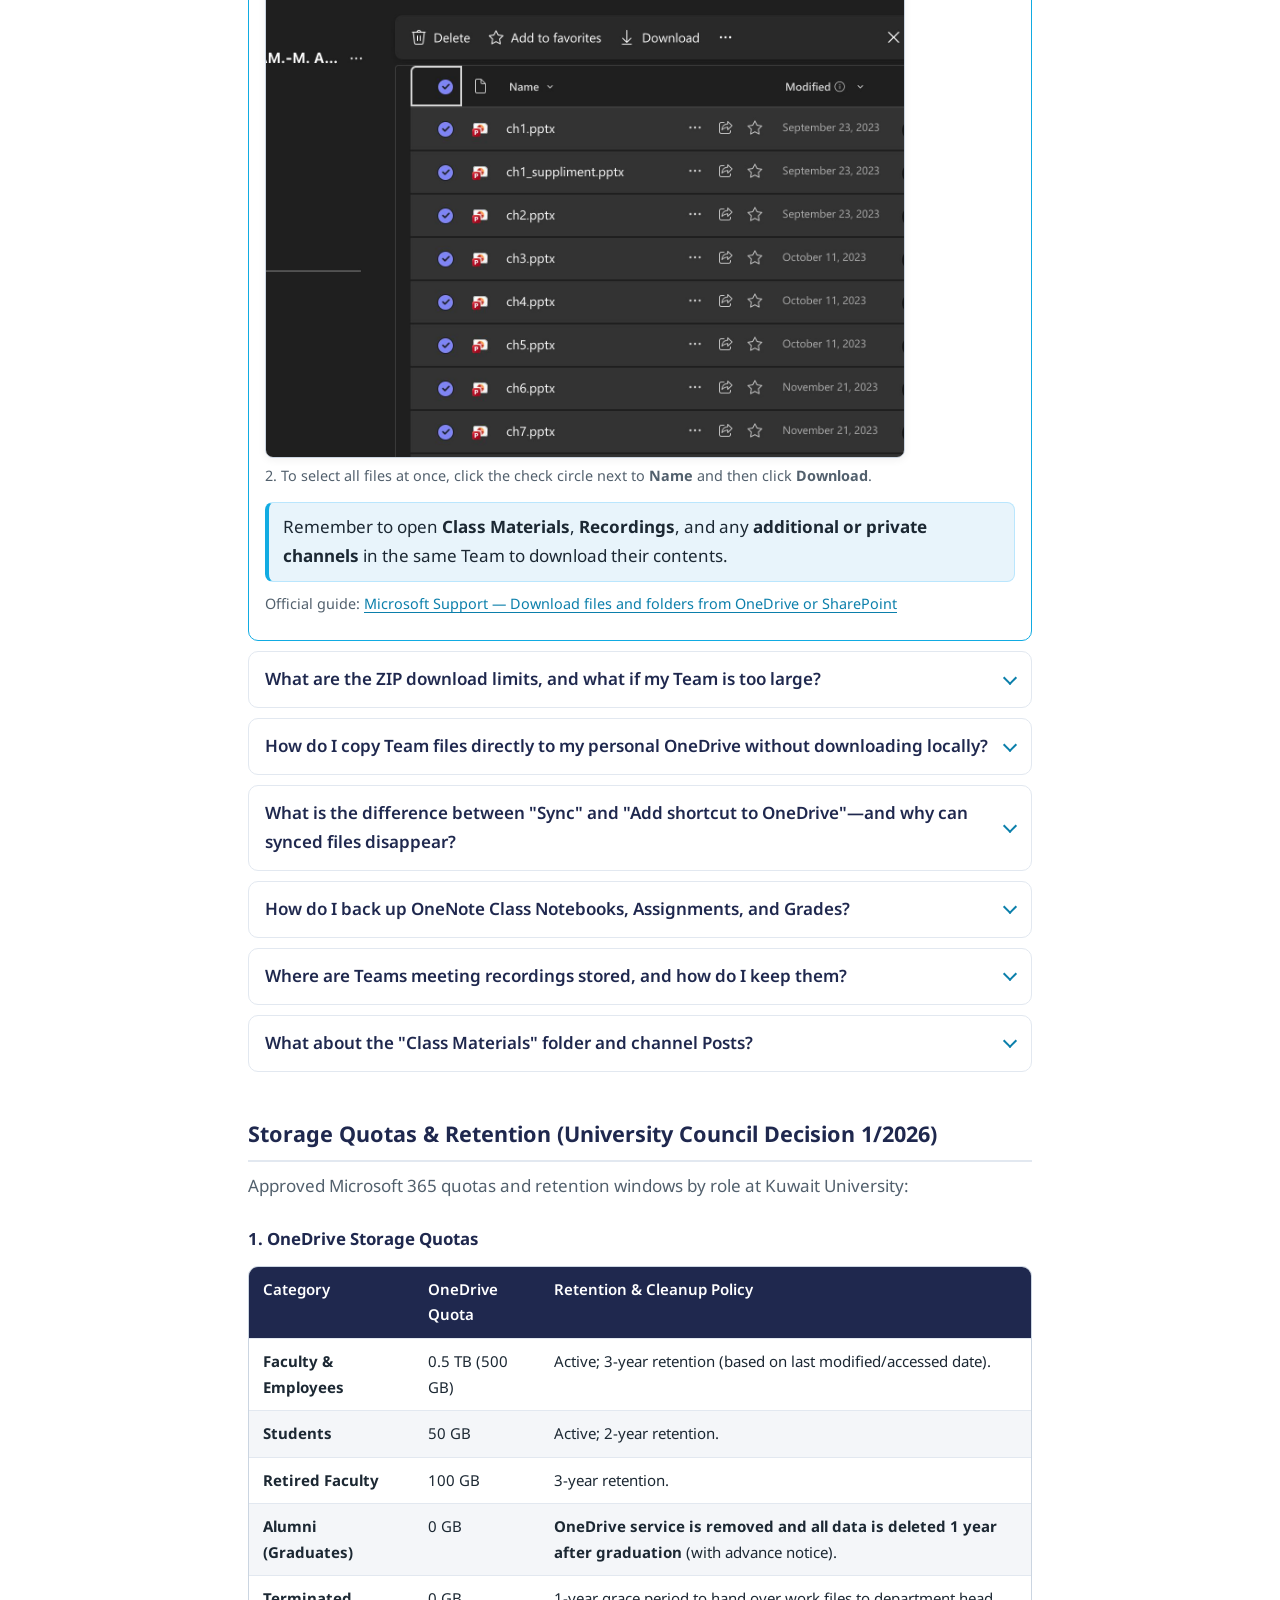
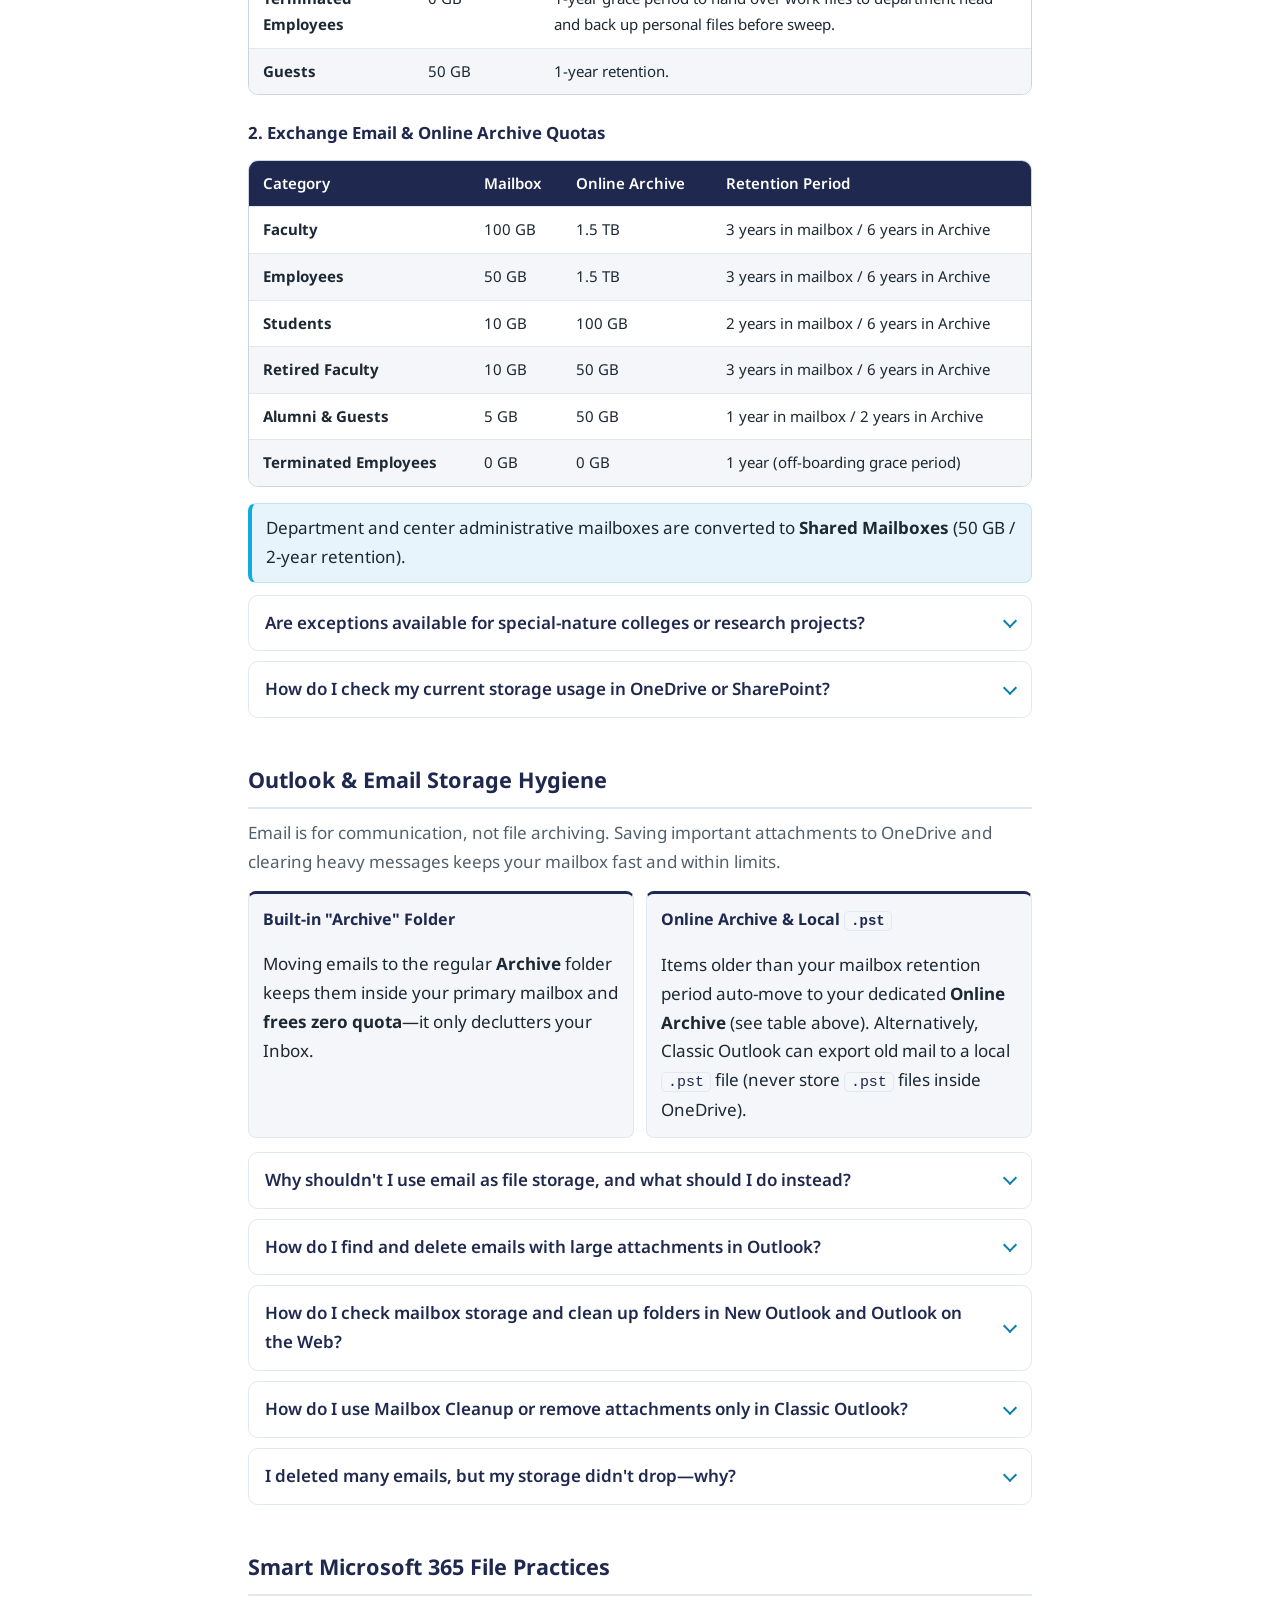
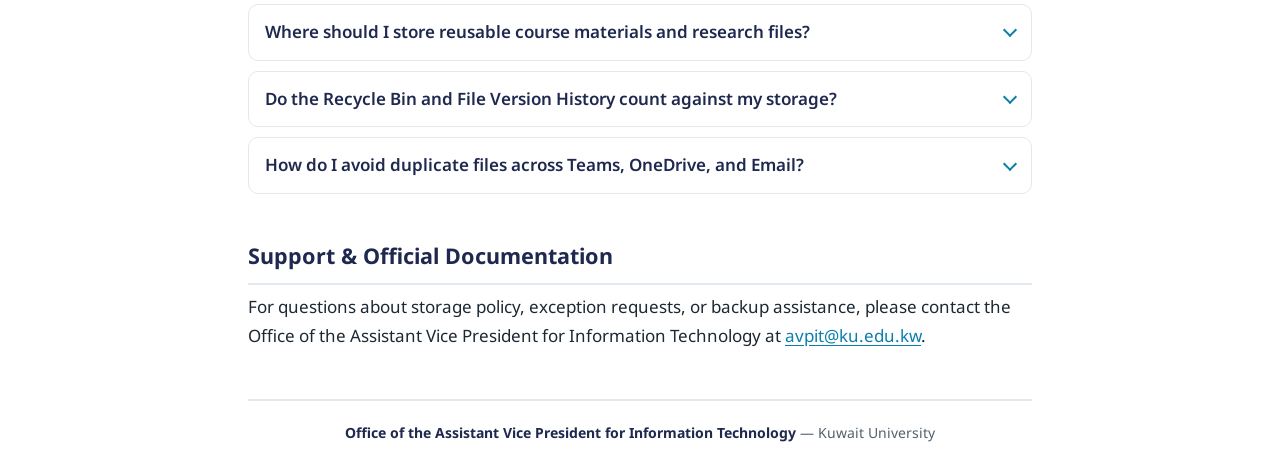
==== commit 7b8230dc: "Apply KU color theme, Teams screenshots, Decision 1/2026 quotas, and MS links" ====
--- a/en/index.html
+++ b/en/index.html
@@ -4,26 +4,30 @@
   <meta charset="utf-8">
   <meta name="viewport" content="width=device-width, initial-scale=1">
   <title>M365 Storage Policy &amp; Teams Cleanup FAQs - Kuwait University</title>
-  <meta name="description" content="Practical answers for Kuwait University faculty, teaching assistants, staff, and students on KU's Microsoft 365 storage policy (University Council Decision 1/2026), backing up Teams and SharePoint files, and email hygiene.">
+  <meta name="description" content="Practical answers for Kuwait University faculty, teaching assistants, staff, students, and alumni on KU's Microsoft 365 storage policy (University Council Decision 1/2026), backing up Teams and SharePoint files, and email hygiene.">
   <meta name="color-scheme" content="light">
   <link rel="icon" href="../assets/ku-logo.png">
   <link rel="alternate" hreflang="ar" href="../index.html">
   <link rel="stylesheet" href="../assets/style.css">
 </head>
 <body>
+
+<div class="topbar-wrap">
+  <div class="wrap">
+    <header class="topbar">
+      <div class="brand">
+        <img src="../assets/ku-logo.png" alt="Kuwait University logo">
+        <div class="brand-text">Kuwait University<small>M365 Storage Policy - FAQs</small></div>
+      </div>
+      <a class="lang-toggle" href="../index.html" hreflang="ar" lang="ar">العربية</a>
+    </header>
+  </div>
+</div>
+
 <div class="wrap">
-
-  <header class="topbar">
-    <div class="brand">
-      <img src="../assets/ku-logo.png" alt="Kuwait University logo">
-      <div class="brand-text">Kuwait University<small>M365 Storage Policy - FAQs</small></div>
-    </div>
-    <a class="lang-toggle" href="../index.html" hreflang="ar" lang="ar">العربية</a>
-  </header>
-
   <div class="intro">
     <h1>Microsoft 365 Storage Policy &amp; Teams Cleanup: FAQs</h1>
-    <p>Practical guidance for faculty, teaching assistants, staff, and students under University Council Decision 1/2026.</p>
+    <p>Practical guidance for faculty, teaching assistants, staff, students, and alumni under University Council Decision 1/2026.</p>
     <p class="meta">Last updated: 24/11/2026</p>
   </div>
 
@@ -33,13 +37,13 @@
     <h2 id="start-title">Start here (Urgent action before Wednesday, 25/11/2026)</h2>
     <ol class="steps">
       <li><div><strong>Check which Teams are affected</strong>
-        <p>Automatic deletion on Wednesday, 25/11/2026 applies <strong>only to Class Teams older than 3 years</strong>. Newer Class Teams, department Teams, and committee Teams are <strong>not</strong> included. <a href="#policy">Scope details</a></p></div></li>
-      <li><div><strong>Back up your files before the deadline</strong>
-        <p>Open the Class Team &rarr; <strong>Files</strong> tab &rarr; <strong>Open in SharePoint</strong> &rarr; select folders/files and click <strong>Download</strong> (<code>.zip</code>), or use <strong>Copy to</strong> to save them directly to your personal OneDrive. <a href="#teams-backup">Backup steps</a></p></div></li>
+        <p>Automatic deletion on Wednesday, 25/11/2026 applies <strong>only to Class Teams older than 3 years</strong>. Newer Class Teams, department Teams, and committee Teams are not included in this purge. <a href="#policy">Scope details</a></p></div></li>
+      <li><div><strong>Download your files before the deadline</strong>
+        <p>Open the Class Team &rarr; <strong>Shared</strong> (or <strong>Files</strong>) tab &rarr; select folders/files (or click the select-all circle next to <strong>Name</strong>) and click <strong>Download</strong> (<code>.zip</code>), or copy them to your personal OneDrive via SharePoint. <a href="#teams-backup">Backup steps</a></p></div></li>
       <li><div><strong>Export OneNote &amp; Grades separately</strong>
         <p>Class Notebooks (OneNote) and Assignments/Grades are <strong>not</strong> included in a Files <code>.zip</code> download and must be exported separately. <a href="#onenote-grades">How to export</a></p></div></li>
-      <li><div><strong>Make sure your copy is real—not a shortcut</strong>
-        <p>If you use OneDrive Sync, do not leave backups inside the synced Team folder; copy them into a separate local folder or your personal OneDrive. <a href="#sync-trap">Why this matters</a></p></div></li>
+      <li><div><strong>Notice for Alumni: OneDrive removal 1 year after graduation</strong>
+        <p>Under the approved policy, alumni OneDrive storage is set to <strong>0 GB</strong> and all OneDrive data is automatically deleted 1 year after graduation. <a href="#quotas">Quotas table</a></p></div></li>
     </ol>
   </section>
 
@@ -56,20 +60,21 @@
 
   <section id="policy">
     <h2>Policy &amp; Deletion Scope</h2>
-    <p class="lead">These rules implement University Council Decision No. 1/2026 (dated 22/04/2026) governing Microsoft 365 storage at Kuwait University.</p>
+    <p class="lead">These rules implement University Council Decision No. 1/2026 (dated 22/04/2026) governing the Microsoft 365 Storage Capacity Rationalization Policy at Kuwait University.</p>
 
     <details>
       <summary>Which Teams will be deleted on 25/11/2026, and will this repeat?</summary>
       <div class="answer">
         <p>Automatic deletion applies to <strong>Class Teams older than 3 years</strong>—specifically Teams created using the Microsoft Teams Education <em>Class</em> template.</p>
-        <p>Following the initial cleanup on 25/11/2026, Class Teams older than 3 years will continue to be purged on a rolling/semesterly basis in accordance with University policy.</p>
+        <p>Following the initial cleanup on 25/11/2026, Class Teams older than 3 years will continue to be purged on a rolling basis per University policy. Under the policy, <strong>Moodle</strong> is the canonical platform for course archiving, while Teams is a temporary collaboration tool during the semester.</p>
       </div>
     </details>
 
     <details>
       <summary>Are department, committee, or administrative Teams affected?</summary>
       <div class="answer">
-        <p><strong>No.</strong> The current automated cleanup applies strictly to <strong>Class Teams</strong> older than 3 years. Department Teams, committee workspaces, administrative Teams, and Class Teams under 3 years old are not affected.</p>
+        <p><strong>Not in the 25/11/2026 purge.</strong> The current automated cleanup applies strictly to <strong>Class Teams</strong> older than 3 years.</p>
+        <p>Separately, under the approved policy, non-academic work groups and committee Teams are subject to automatic deletion after <strong>1 year of inactivity</strong>, with Team owners notified <strong>3 months</strong> in advance.</p>
       </div>
     </details>
 
@@ -77,8 +82,8 @@
       <summary>How can I check if a Class Team is older than 3 years?</summary>
       <div class="answer">
         <ol>
-          <li>Open the Team in Microsoft Teams, go to the <strong>Files</strong> tab, and click <strong>Open in SharePoint</strong> to view folder/file creation dates.</li>
-          <li>You can also check the semester code in the Team name (e.g., <code>2022/2023</code>, <code>2023-1</code>, or earlier) or the date of the earliest posts in the <strong>General</strong> channel.</li>
+          <li>Check the semester code in the Team name (e.g., <code>2022/2023</code>, <code>2023-1</code>, or earlier) or the date of the earliest posts in the <strong>General</strong> channel.</li>
+          <li>You can also open the <strong>Shared</strong> (or <strong>Files</strong>) tab and click <strong>Open in SharePoint</strong> to inspect folder creation dates.</li>
         </ol>
         <p class="note">If you are unsure about the age of any Class Team containing important materials, back it up immediately.</p>
       </div>
@@ -94,14 +99,14 @@
     <details>
       <summary>Why is Kuwait University enforcing Team cleanup and storage quotas?</summary>
       <div class="answer">
-        <p>Microsoft Teams, SharePoint, and OneDrive share a single university-wide Microsoft 365 tenant storage pool. Retaining thousands of inactive Class Teams and expired accounts consumes shared capacity and affects service sustainability for the entire University.</p>
+        <p>Microsoft Teams, SharePoint, and OneDrive share a single university-wide Microsoft 365 tenant storage pool that reached near-100% capacity. Retaining thousands of inactive Class Teams and expired accounts puts core digital services at risk for the entire University.</p>
       </div>
     </details>
   </section>
 
   <section id="teams-backup">
     <h2>Backing Up Teams &amp; SharePoint Files</h2>
-    <p class="lead">Choose the method that best fits your file size. For large or video-heavy courses, cloud-to-cloud copying to OneDrive is faster than downloading a ZIP.</p>
+    <p class="lead">Choose the method that best fits your file size. For large or video-heavy courses, cloud-to-cloud copying to OneDrive via SharePoint is faster than downloading a ZIP.</p>
 
     <div class="two-col">
       <div>
@@ -122,17 +127,26 @@
       </div>
     </div>
 
-    <details>
+    <details open>
       <summary>How do I bulk-download all files from a Class Team as a ZIP?</summary>
       <div class="answer">
         <ol>
-          <li>Open the Class Team in Microsoft Teams.</li>
-          <li>Open the <strong>General</strong> channel (and any other channel with files) and select the <strong>Files</strong> (or <strong>Shared</strong>) tab.</li>
-          <li>Click <strong>Open in SharePoint</strong> on the top bar (Microsoft Edge or Google Chrome recommended).</li>
-          <li>Select the folders/files you want (or click the check circle next to the <strong>Name</strong> column header to select all), then click <strong>Download</strong>.</li>
+          <li>Open the Class Team in Microsoft Teams and go to the <strong>General</strong> channel (or any channel with files).</li>
+          <li>Select the <strong>Shared</strong> tab (or <strong>Files</strong> in older Teams versions).</li>
+          <li>Select the folders/files you want (or click the select-all circle next to the <strong>Name</strong> column header), then click <strong>Download</strong>.</li>
           <li>Your browser will package the selection into a <code>.zip</code> file in your Downloads folder.</li>
         </ol>
-        <p class="note">Repeat this for any <strong>additional or private channels</strong> in the same Team, or download large subfolders one by one.</p>
+        <figure>
+          <img src="../assets/teams-shared-folder.jpeg" loading="lazy"
+               alt="Microsoft Teams General channel showing the Shared tab, Class Materials and Recordings folders, and the Download button in the top toolbar.">
+          <figcaption>1. In the <strong>General</strong> channel, open the <strong>Shared</strong> tab, then select folders or open <strong>Class Materials</strong> and click <strong>Download</strong>.</figcaption>
+        </figure>
+        <figure>
+          <img src="../assets/teams-select-all-download.jpeg" loading="lazy"
+               alt="Microsoft Teams Class Materials folder with the select-all circle next to Name checked and the Download button highlighted.">
+          <figcaption>2. To select all files at once, click the check circle next to <strong>Name</strong> and then click <strong>Download</strong>.</figcaption>
+        </figure>
+        <p class="note">Remember to open <strong>Class Materials</strong>, <strong>Recordings</strong>, and any <strong>additional or private channels</strong> in the same Team to download their contents.</p>
         <p class="src">Official guide: <a href="https://support.microsoft.com/en-us/office/download-files-and-folders-from-onedrive-or-sharepoint-5c7397b7-19c7-4893-84fe-d02e6fa5df05">Microsoft Support — Download files and folders from OneDrive or SharePoint</a></p>
       </div>
     </details>
@@ -144,7 +158,7 @@
           <li>A single bulk download is limited to <strong>10 GB per <code>.zip</code></strong> and <strong>10,000 files</strong>.</li>
           <li>Single-file downloads support up to 250 GB.</li>
         </ul>
-        <p><strong>Workaround:</strong> Download <strong>subfolder by subfolder</strong> (especially separating the <code>Recordings</code> folder), or use SharePoint's <strong>Copy to</strong> feature to copy folders straight into your personal OneDrive.</p>
+        <p><strong>Workaround:</strong> Download <strong>subfolder by subfolder</strong> (especially separating the <code>Recordings</code> folder), or open the library in SharePoint and use <strong>Copy to</strong> to copy folders straight into your personal OneDrive.</p>
       </div>
     </details>
 
@@ -152,12 +166,13 @@
       <summary>How do I copy Team files directly to my personal OneDrive without downloading locally?</summary>
       <div class="answer">
         <ol>
-          <li>From the Team's <strong>Files</strong> tab, click <strong>Open in SharePoint</strong>.</li>
+          <li>From the Team's <strong>Shared / Files</strong> tab, click the three dots (<code>&hellip;</code>) and choose <strong>Open in SharePoint</strong>.</li>
           <li>Select the folders or files you want to keep.</li>
           <li>Click <strong>Copy to</strong> in the top toolbar.</li>
           <li>Select <strong>My files</strong> (your personal OneDrive) or another active Team, create/choose a destination folder (e.g., <code>Course-Archive</code>), and click <strong>Copy here</strong>.</li>
         </ol>
-        <p class="note">Wait for the copy progress indicator in the corner to finish and verify the files appear in your OneDrive before closing the tab.</p>
+        <p class="note">Wait for the copy progress indicator to finish and verify the files appear in your OneDrive before closing the tab.</p>
+        <p class="src">Official guide: <a href="https://support.microsoft.com/en-us/office/move-or-copy-files-in-sharepoint-00e2f483-4df3-46be-a861-1f5f0c1a87bc">Microsoft Support — Move or copy files in SharePoint</a></p>
       </div>
     </details>
 
@@ -188,6 +203,7 @@
           <li>Open the Class Team &rarr; <strong>Grades</strong> tab &rarr; click <strong>Export to Excel</strong> to download a <code>.csv</code> record of grades.</li>
           <li>If you need student submission files, open the Team's SharePoint library and download the <strong>Student Work</strong> folder if present.</li>
         </ul>
+        <p class="src">Official guides: <a href="https://support.microsoft.com/en-us/office/export-notes-from-onenote-as-a-pdf-13d173b5-7f4c-45a8-94eb-9354d63af5cd">Export notes from OneNote</a> &middot; <a href="https://support.microsoft.com/en-us/topic/export-grades-from-microsoft-teams-to-excel-639be3a0-d1f3-4e0e-8cb4-3f936818648f">Export grades from Teams to Excel</a></p>
       </div>
     </details>
 
@@ -195,9 +211,10 @@
       <summary>Where are Teams meeting recordings stored, and how do I keep them?</summary>
       <div class="answer">
         <ul>
-          <li><strong>Channel meetings:</strong> Stored inside the <code>Recordings</code> folder in that channel's <strong>Files</strong> tab (SharePoint). These <strong>will be deleted</strong> with the Team—download or copy them to your personal OneDrive.</li>
+          <li><strong>Channel meetings:</strong> Stored inside the <code>Recordings</code> folder in that channel's <strong>Shared / Files</strong> tab (SharePoint). These <strong>will be deleted</strong> with the Team—download or copy them to your personal OneDrive.</li>
           <li><strong>Non-channel / calendar meetings:</strong> Stored in the <code>Recordings</code> folder of the personal OneDrive of the person who started the recording. These are not deleted with the Team, though they count toward personal OneDrive quota.</li>
         </ul>
+        <p class="src">Official guide: <a href="https://support.microsoft.com/en-us/office/play-and-share-a-meeting-recording-in-microsoft-teams-7d7e5dc5-9ae4-4b94-8589-27496037e8fa">Microsoft Support — Teams meeting recordings storage</a></p>
       </div>
     </details>
 
@@ -205,7 +222,7 @@
       <summary>What about the "Class Materials" folder and channel Posts?</summary>
       <div class="answer">
         <ul>
-          <li>The <strong>Class Materials</strong> folder lives inside the Team's SharePoint document library and can be downloaded or copied like any other folder.</li>
+          <li>The <strong>Class Materials</strong> folder lives inside the Team's document library and can be downloaded or copied like any other folder.</li>
           <li>Channel <strong>Posts / Chat</strong> conversations are not included in SharePoint file downloads. If you need specific announcements or text, copy them or print the page to PDF before deletion.</li>
         </ul>
       </div>
@@ -213,57 +230,128 @@
   </section>
 
   <section id="quotas">
-    <h2>OneDrive Storage Quotas &amp; Account Retention</h2>
-    <p class="lead">OneDrive storage quotas and retention windows apply by role across Kuwait University.</p>
-
+    <h2>Storage Quotas &amp; Retention (University Council Decision 1/2026)</h2>
+    <p class="lead">Approved Microsoft 365 quotas and retention windows by role at Kuwait University:</p>
+
+    <h3 class="group">1. OneDrive Storage Quotas</h3>
     <div class="table-wrap">
       <table>
         <thead>
           <tr>
-            <th>Role</th>
+            <th>Category</th>
             <th>OneDrive Quota</th>
             <th>Retention &amp; Cleanup Policy</th>
           </tr>
         </thead>
         <tbody>
           <tr>
+            <td><strong>Faculty &amp; Employees</strong></td>
+            <td>0.5 TB (500 GB)</td>
+            <td>Active; 3-year retention (based on last modified/accessed date).</td>
+          </tr>
+          <tr>
             <td><strong>Students</strong></td>
-            <td>150 GB</td>
-            <td>Active during enrollment; reduced to alumni quota after graduation.</td>
-          </tr>
-          <tr>
-            <td><strong>Alumni</strong></td>
-            <td>5 GB</td>
-            <td>Subject to rolling batch cleanup with advance email notice and backup window.</td>
-          </tr>
-          <tr>
-            <td><strong>Faculty, Staff &amp; Departments</strong></td>
-            <td>0.5 TB (500 GB)</td>
-            <td>Active during employment.</td>
+            <td>50 GB</td>
+            <td>Active; 2-year retention.</td>
           </tr>
           <tr>
             <td><strong>Retired Faculty</strong></td>
-            <td>—</td>
-            <td>1-year OneDrive retention with monthly reminders (weekly in the final month); 3-month extension or official exception requests via <a href="mailto:avpit@ku.edu.kw">avpit@ku.edu.kw</a>.</td>
+            <td>100 GB</td>
+            <td>3-year retention.</td>
+          </tr>
+          <tr>
+            <td><strong>Alumni (Graduates)</strong></td>
+            <td>0 GB</td>
+            <td><strong>OneDrive service is removed and all data is deleted 1 year after graduation</strong> (with advance notice).</td>
+          </tr>
+          <tr>
+            <td><strong>Terminated Employees</strong></td>
+            <td>0 GB</td>
+            <td>1-year grace period to hand over work files to department head and back up personal files before sweep.</td>
+          </tr>
+          <tr>
+            <td><strong>Guests</strong></td>
+            <td>50 GB</td>
+            <td>1-year retention.</td>
           </tr>
         </tbody>
       </table>
     </div>
 
+    <h3 class="group">2. Exchange Email &amp; Online Archive Quotas</h3>
+    <div class="table-wrap">
+      <table>
+        <thead>
+          <tr>
+            <th>Category</th>
+            <th>Mailbox</th>
+            <th>Online Archive</th>
+            <th>Retention Period</th>
+          </tr>
+        </thead>
+        <tbody>
+          <tr>
+            <td><strong>Faculty</strong></td>
+            <td>100 GB</td>
+            <td>1.5 TB</td>
+            <td>3 years in mailbox / 6 years in Archive</td>
+          </tr>
+          <tr>
+            <td><strong>Employees</strong></td>
+            <td>50 GB</td>
+            <td>1.5 TB</td>
+            <td>3 years in mailbox / 6 years in Archive</td>
+          </tr>
+          <tr>
+            <td><strong>Students</strong></td>
+            <td>10 GB</td>
+            <td>100 GB</td>
+            <td>2 years in mailbox / 6 years in Archive</td>
+          </tr>
+          <tr>
+            <td><strong>Retired Faculty</strong></td>
+            <td>10 GB</td>
+            <td>50 GB</td>
+            <td>3 years in mailbox / 6 years in Archive</td>
+          </tr>
+          <tr>
+            <td><strong>Alumni &amp; Guests</strong></td>
+            <td>5 GB</td>
+            <td>50 GB</td>
+            <td>1 year in mailbox / 2 years in Archive</td>
+          </tr>
+          <tr>
+            <td><strong>Terminated Employees</strong></td>
+            <td>0 GB</td>
+            <td>0 GB</td>
+            <td>1 year (off-boarding grace period)</td>
+          </tr>
+        </tbody>
+      </table>
+    </div>
+    <p class="note">Department and center administrative mailboxes are converted to <strong>Shared Mailboxes</strong> (50 GB / 2-year retention).</p>
+
+    <details>
+      <summary>Are exceptions available for special-nature colleges or research projects?</summary>
+      <div class="answer">
+        <p><strong>Yes.</strong> Exceptions may be granted for:</p>
+        <ul>
+          <li>Special-nature colleges (e.g., College of Architecture handling large CAD/engineering files).</li>
+          <li>Academic research projects requiring exceptional storage capacity.</li>
+          <li>Archive units handling large multimedia collections.</li>
+        </ul>
+        <p><strong>How to apply:</strong> Submit a written, justified request approved by the department or center head to the <strong>Kuwait University Center of Information Systems (KUCIS)</strong> for review and approval (or contact <a href="mailto:avpit@ku.edu.kw">avpit@ku.edu.kw</a>).</p>
+      </div>
+    </details>
+
     <details>
       <summary>How do I check my current storage usage in OneDrive or SharePoint?</summary>
       <div class="answer">
         <ul>
           <li><strong>In OneDrive:</strong> Open OneDrive on the web &rarr; <strong>Settings</strong> (gear icon) &rarr; <strong>OneDrive settings</strong> &rarr; <strong>More settings</strong> &rarr; <strong>Storage Metrics</strong>.</li>
-          <li><strong>In SharePoint / Teams:</strong> Open the Team in SharePoint &rarr; <strong>Settings</strong> (gear icon) &rarr; <strong>Site contents</strong> &rarr; <strong>Site settings</strong> &rarr; <strong>Storage Metrics</strong> to identify the largest folders.</li>
-        </ul>
-      </div>
-    </details>
-
-    <details>
-      <summary>What happens if I exceed my OneDrive storage quota?</summary>
-      <div class="answer">
-        <p>Accounts exceeding their allocated quota may become <strong>read-only</strong>, preventing new uploads, edits, or syncing until you delete unnecessary files and empty the Recycle Bin.</p>
+          <li><strong>In SharePoint / Teams:</strong> Open the Team in SharePoint &rarr; <strong>Settings</strong> (gear icon) &rarr; <strong>Site contents</strong> &rarr; <strong>Site settings</strong> &rarr; <strong>Storage Metrics</strong>.</li>
+        </ul>
+        <p class="src">Official guide: <a href="https://support.microsoft.com/en-us/office/manage-your-onedrive-for-work-or-school-storage-31519161-059c-4764-b6f8-f5cd29f7fe68">Microsoft Support — Manage your OneDrive storage</a></p>
       </div>
     </details>
   </section>
@@ -274,12 +362,12 @@
 
     <div class="two-col">
       <div>
-        <h3>Online "Archive" Folder</h3>
-        <p>Moving emails to the built-in <strong>Archive</strong> folder keeps them on the Exchange server and <strong>frees zero mailbox quota</strong>—it only declutters your Inbox.</p>
+        <h3>Built-in "Archive" Folder</h3>
+        <p>Moving emails to the regular <strong>Archive</strong> folder keeps them inside your primary mailbox and <strong>frees zero quota</strong>—it only declutters your Inbox.</p>
       </div>
       <div>
-        <h3>Local <code>.pst</code> Archive</h3>
-        <p>Exporting old mail to a local <code>.pst</code> file in Classic Outlook and deleting those items from the server actually frees mailbox space (keep <code>.pst</code> backups locally, not inside OneDrive).</p>
+        <h3>Online Archive &amp; Local <code>.pst</code></h3>
+        <p>Items older than your mailbox retention period auto-move to your dedicated <strong>Online Archive</strong> (see table above). Alternatively, Classic Outlook can export old mail to a local <code>.pst</code> file (never store <code>.pst</code> files inside OneDrive).</p>
       </div>
     </div>
 
@@ -288,7 +376,7 @@
       <div class="answer">
         <ul>
           <li>Sending files as attachments duplicates them in both the sender's Sent Items and every recipient's mailbox.</li>
-          <li><strong>Better practice:</strong> Save important documents in OneDrive or SharePoint and share a <strong>link</strong> instead of attaching the file, then delete emails with oversized attachments once the file is safely stored.</li>
+          <li><strong>Better practice:</strong> Save important documents in OneDrive or SharePoint and share a <strong>link</strong> instead of attaching the file, then delete emails with oversized attachments once the file is safely stored. (Under KU policy, attachments sent to more than 5 recipients or distribution lists are automatically converted to OneDrive links.)</li>
         </ul>
       </div>
     </details>
@@ -317,21 +405,21 @@
         <ol>
           <li>Click the <strong>Settings</strong> (gear icon) at the top right.</li>
           <li>Go to <strong>Accounts &rarr; Storage</strong>.</li>
-          <li>Review folder-by-folder usage and use the built-in cleanup options to empty older messages (e.g., older than 3, 6, or 12 months).</li>
+          <li>Review folder-by-folder usage and use the built-in cleanup options to empty older messages.</li>
         </ol>
         <p class="src">Official guide: <a href="https://support.microsoft.com/en-us/office/storage-limits-in-outlook-com-7ac99134-69e5-4619-ac0b-2d313bba5e9e">Microsoft Support — Storage limits in Outlook</a></p>
       </div>
     </details>
 
     <details>
-      <summary>How do I use Mailbox Cleanup or local <code>.pst</code> export in Classic Outlook?</summary>
+      <summary>How do I use Mailbox Cleanup or remove attachments only in Classic Outlook?</summary>
       <div class="answer">
         <ul>
           <li><strong>Mailbox Cleanup:</strong> Go to <strong>File &rarr; Tools &rarr; Mailbox Cleanup</strong> to locate oversized or old items.</li>
           <li><strong>Remove attachment only (keep email text):</strong> Open the email in its own window &rarr; click the dropdown arrow on the attachment &rarr; <strong>Remove Attachment</strong> &rarr; save.</li>
-          <li><strong>Local <code>.pst</code> export:</strong> Go to <strong>File &rarr; Open &amp; Export &rarr; Import/Export &rarr; Export to a file (<code>.pst</code>)</strong>. Do not store <code>.pst</code> files inside synced OneDrive folders.</li>
-        </ul>
-        <p class="note">Local <code>.pst</code> export availability depends on device permissions and university IT security policies.</p>
+          <li><strong>Local <code>.pst</code> export:</strong> Go to <strong>File &rarr; Open &amp; Export &rarr; Import/Export &rarr; Export to a file (<code>.pst</code>)</strong>, subject to university device permissions.</li>
+        </ul>
+        <p class="src">Official guide: <a href="https://support.microsoft.com/en-us/office/reduce-the-size-of-your-mailbox-and-outlook-data-files-pst-and-ost-e4c6a4f1-d39c-47dc-a4fa-abe96dc8c7ef">Microsoft Support — Reduce the size of your mailbox</a></p>
       </div>
     </details>
 
@@ -353,7 +441,7 @@
     <details>
       <summary>Where should I store reusable course materials and research files?</summary>
       <div class="answer">
-        <p>Keep your master course materials and research files in your <strong>personal OneDrive</strong> or a <strong>Department SharePoint/Team</strong>, and copy only term-specific materials into each semester's Class Team. That way, your master files are never affected by the 3-year Class Team cleanup.</p>
+        <p>Keep your master course materials and research files in your <strong>personal OneDrive</strong> or <strong>Moodle</strong> (the canonical platform for course content), and copy only term-specific materials into each semester's Class Team. That way, your master files are never affected by the 3-year Class Team cleanup.</p>
       </div>
     </details>
 
@@ -361,10 +449,10 @@
       <summary>Do the Recycle Bin and File Version History count against my storage?</summary>
       <div class="answer">
         <ul>
-          <li><strong>Yes.</strong> Deleted files remain in the OneDrive/SharePoint <strong>Recycle Bin</strong> (and Second-stage Recycle Bin) and continue counting toward your quota until emptied or expired.</li>
+          <li><strong>Yes.</strong> Deleted files remain in the OneDrive/SharePoint <strong>Recycle Bin</strong> and continue counting toward your quota until emptied or expired.</li>
           <li><strong>Version History:</strong> Repeatedly editing large files (such as presentations or videos) stores multiple historical versions in SharePoint/OneDrive. Right-click a large file &rarr; <strong>Version History</strong> to delete unneeded older versions.</li>
         </ul>
-        <p class="src">Official guide: <a href="https://support.microsoft.com/en-us/office/restore-deleted-files-or-folders-in-onedrive-949ada80-0026-4db3-a953-c99083e6a84f">Microsoft Support — Manage Recycle Bin in OneDrive</a></p>
+        <p class="src">Official guides: <a href="https://support.microsoft.com/en-us/office/restore-deleted-files-or-folders-in-onedrive-949ada80-0026-4db3-a953-c99083e6a84f">Manage Recycle Bin in OneDrive</a> &middot; <a href="https://support.microsoft.com/en-us/office/view-the-version-history-of-an-item-or-file-in-a-sharepoint-list-or-library-532620a7-51f3-4d94-a578-31a85f70831d">SharePoint Version History</a></p>
       </div>
     </details>
 
@@ -383,7 +471,7 @@
   <section id="help">
     <h2>Support &amp; Official Documentation</h2>
     <div class="body">
-      <p>For questions about storage policy, extension/exception requests, or backup assistance, please contact the Office of the Assistant Vice President for Information Technology at <a href="mailto:avpit@ku.edu.kw">avpit@ku.edu.kw</a>.</p>
+      <p>For questions about storage policy, exception requests, or backup assistance, please contact the Office of the Assistant Vice President for Information Technology at <a href="mailto:avpit@ku.edu.kw">avpit@ku.edu.kw</a>.</p>
     </div>
   </section>
 
--- a/assets/style.css
+++ b/assets/style.css
@@ -1,20 +1,24 @@
 /* Microsoft 365 Storage & Teams Cleanup FAQs at Kuwait University
-   Calm, light design: white page, dark-grey text, one KU-blue accent.
+   Official KU Palette: Navy #1F284E, Sky #11ABE2, Gold #F7D81F.
    One stylesheet for both RTL (ar) and LTR (en) via CSS logical properties. */
 
 @import url("https://fonts.googleapis.com/css2?family=Noto+Sans+Arabic:wght@400;600;700&family=Noto+Sans:wght@400;600;700&display=swap");
 
 :root {
   --bg: #ffffff;
-  --surface: #f8fafc;      /* very light grey card fill */
-  --text: #1f2937;         /* body text, 14.7:1 on white */
-  --muted: #4b5563;        /* secondary text, 7.6:1 on white */
-  --accent: #0b4f8a;       /* KU blue: links + headings, 8.6:1 on white */
-  --accent-soft: #eaf2fa;  /* accent tint for number badges */
-  --warn-bg: #fffbeb;      /* soft amber warning surface */
-  --warn-border: #d97706;  /* amber warning accent */
-  --border: #e5e7eb;
-  --border-strong: #d1d5db;
+  --surface: #f4f6f9;        /* soft cool surface */
+  --text: #1c2833;           /* body text */
+  --muted: #52606d;          /* secondary text */
+  --navy: #1f284e;           /* KU Navy */
+  --sky: #11abe2;            /* KU Sky */
+  --sky-dark: #0b7fab;       /* accessible link blue on white */
+  --gold: #f7d81f;           /* KU Gold */
+  --accent: var(--navy);
+  --accent-soft: #e8f4fb;    /* soft sky tint */
+  --warn-bg: #fffbeb;        /* soft amber warning surface */
+  --warn-border: #d97706;    /* amber warning accent */
+  --border: #e2e8f0;
+  --border-strong: #cbd5e1;
   --radius: 10px;
   color-scheme: light;
 }
@@ -36,53 +40,68 @@
   line-height: 1.85;
 }
 
-a { color: var(--accent); text-underline-offset: 2px; overflow-wrap: anywhere; }
-a:hover { text-decoration-thickness: 2px; }
-a:focus-visible, summary:focus-visible { outline: 2px solid var(--accent); outline-offset: 2px; border-radius: 6px; }
+a { color: var(--sky-dark); text-underline-offset: 3px; overflow-wrap: anywhere; }
+a:hover { color: var(--navy); text-decoration-thickness: 2px; }
+a:focus-visible, summary:focus-visible { outline: 2px solid var(--sky); outline-offset: 2px; border-radius: 6px; }
 .ltr, code[dir="ltr"] { direction: ltr; unicode-bidi: isolate; }
 code {
   font-family: ui-monospace, SFMono-Regular, Menlo, Consolas, monospace;
-  font-size: 0.9em;
+  font-size: 0.88em;
   background: var(--surface);
   border: 1px solid var(--border);
   border-radius: 5px;
   padding: 1px 6px;
-}
-
-.wrap { max-width: 760px; margin: 0 auto; padding-inline: 16px; }
+  color: var(--navy);
+}
+
+/* Top KU Navy Banner */
+.topbar-wrap {
+  background: var(--navy);
+  color: #ffffff;
+  border-bottom: 4px solid var(--gold);
+}
+.wrap { max-width: 820px; margin: 0 auto; padding-inline: 18px; }
 
 /* Header */
 .topbar {
   display: flex; align-items: center; justify-content: space-between;
-  gap: 12px; padding-block: 16px;
-  border-bottom: 1px solid var(--border);
+  gap: 12px; padding-block: 14px;
 }
 .brand { display: flex; align-items: center; gap: 12px; min-width: 0; }
-.brand img { width: 40px; height: 56px; object-fit: contain; flex: none; }
-.brand-text { font-weight: 700; font-size: 15px; line-height: 1.35; color: var(--text); }
-.brand-text small { display: block; color: var(--muted); font-weight: 400; font-size: 13px; }
+.brand img {
+  width: 42px; height: 56px; object-fit: contain; flex: none;
+  background: #ffffff; border-radius: 6px; padding: 3px;
+}
+.brand-text { font-weight: 700; font-size: 16px; line-height: 1.35; color: #ffffff; }
+.brand-text small { display: block; color: #cbd5e1; font-weight: 400; font-size: 13px; }
 
 .lang-toggle {
   flex: none;
-  border: 1px solid var(--border-strong); border-radius: 999px;
-  padding: 6px 16px; font-weight: 600; font-size: 15px;
-  color: var(--accent); text-decoration: none; background: var(--bg);
-}
-.lang-toggle:hover { background: var(--accent-soft); }
+  border: 1px solid rgba(255, 255, 255, 0.35);
+  border-radius: 999px;
+  padding: 6px 16px; font-weight: 600; font-size: 14px;
+  color: #ffffff; text-decoration: none;
+  background: rgba(255, 255, 255, 0.08);
+  transition: background 0.15s, border-color 0.15s;
+}
+.lang-toggle:hover { background: var(--sky); border-color: var(--sky); color: #ffffff; }
 
 /* Intro */
-.intro { padding-block: 28px 8px; }
-.intro h1 { margin: 0 0 8px; font-size: 1.75rem; line-height: 1.35; color: var(--text); }
+.intro { padding-block: 28px 10px; }
+.intro h1 { margin: 0 0 8px; font-size: 1.8rem; line-height: 1.35; color: var(--navy); }
 .intro p { margin: 0; color: var(--muted); }
 .intro .meta { margin-top: 8px; font-size: 0.9rem; color: var(--muted); }
 
 /* Start here */
 .start {
   margin-top: 20px;
-  border: 1px solid var(--border); border-radius: var(--radius);
-  background: var(--surface); padding: 20px;
-}
-.start h2 { margin: 0 0 14px; font-size: 1.25rem; color: var(--accent); border: 0; padding: 0; }
+  border: 1px solid var(--border-strong);
+  border-top: 4px solid var(--sky);
+  border-radius: var(--radius);
+  background: var(--surface);
+  padding: 20px;
+}
+.start h2 { margin: 0 0 14px; font-size: 1.25rem; color: var(--navy); border: 0; padding: 0; }
 .steps { list-style: none; margin: 0; padding: 0; display: grid; gap: 12px; counter-reset: step; }
 .steps > li {
   counter-increment: step;
@@ -93,39 +112,43 @@
   content: counter(step);
   display: grid; place-items: center;
   width: 32px; height: 32px; border-radius: 50%;
-  background: var(--accent-soft); color: var(--accent); font-weight: 700;
+  background: var(--navy); color: var(--gold); font-weight: 700;
 }
 html[lang="ar"] .steps > li::before { content: counter(step, arabic-indic); }
-.steps strong { display: block; color: var(--text); }
-.steps p { margin: 2px 0 0; color: var(--muted); }
+.steps strong { display: block; color: var(--navy); }
+.steps p { margin: 3px 0 0; color: var(--muted); }
 
 /* Jump links */
 .toc { margin: 24px 0 0; }
 .toc ul { display: flex; flex-wrap: wrap; gap: 8px; margin: 0; padding: 0; list-style: none; }
 .toc a {
-  display: inline-block; padding: 4px 12px; border-radius: 999px;
-  border: 1px solid var(--border); color: var(--accent); text-decoration: none; font-size: 15px;
-}
-.toc a:hover { background: var(--accent-soft); }
+  display: inline-block; padding: 5px 14px; border-radius: 999px;
+  border: 1px solid var(--border-strong); color: var(--navy);
+  background: var(--surface); text-decoration: none; font-size: 14.5px; font-weight: 600;
+  transition: background 0.15s, border-color 0.15s;
+}
+.toc a:hover { background: var(--accent-soft); border-color: var(--sky); color: var(--navy); }
 
 /* Sections */
 section { margin-top: 44px; scroll-margin-top: 16px; }
 section > h2 {
-  font-size: 1.35rem; margin: 0 0 6px; color: var(--accent);
-  padding-bottom: 8px; border-bottom: 1px solid var(--border);
+  font-size: 1.35rem; margin: 0 0 8px; color: var(--navy);
+  padding-bottom: 8px; border-bottom: 2px solid var(--border);
+  position: relative;
 }
 section > p.lead { color: var(--muted); margin: 10px 0 14px; }
-h3.group { font-size: 1.05rem; margin: 24px 0 8px; color: var(--text); }
+h3.group { font-size: 1.05rem; margin: 24px 0 8px; color: var(--navy); }
 
 /* Accordions */
 details {
   border: 1px solid var(--border); border-radius: var(--radius);
   margin-bottom: 10px; background: var(--bg);
-}
-details[open] { border-color: var(--border-strong); }
+  transition: border-color 0.15s;
+}
+details[open] { border-color: var(--sky); }
 summary {
   cursor: pointer; list-style: none;
-  padding: 12px 16px; font-weight: 600; color: var(--text);
+  padding: 13px 16px; font-weight: 600; color: var(--navy);
   display: flex; justify-content: space-between; align-items: center; gap: 12px;
 }
 summary:hover { background: var(--surface); border-radius: var(--radius); }
@@ -133,49 +156,59 @@
 summary::after {
   content: ""; flex: none;
   width: 8px; height: 8px;
-  border-right: 2px solid var(--muted);
-  border-bottom: 2px solid var(--muted);
+  border-right: 2px solid var(--sky-dark);
+  border-bottom: 2px solid var(--sky-dark);
   margin-top: -4px;
   transform: rotate(45deg); transition: transform 0.15s;
 }
 details[open] > summary::after { transform: rotate(-135deg); margin-top: 4px; }
 
-.answer { padding: 0 16px 14px; }
+.answer { padding: 2px 16px 14px; }
 .answer p, section > .body p { margin: 0 0 10px; }
 .answer ul, .answer ol, .body ol { margin: 0 0 10px; padding-inline-start: 24px; }
 .answer li, .body li { margin-bottom: 6px; }
-.answer h3 { font-size: 1rem; margin: 12px 0 4px; }
-.src { font-size: 0.92rem; color: var(--muted); }
+.answer h3 { font-size: 1rem; margin: 14px 0 6px; color: var(--navy); }
+.src { font-size: 0.9rem; color: var(--muted); margin-top: 8px; }
 
 .note {
-  background: var(--surface); border: 1px solid var(--border);
-  border-inline-start: 3px solid var(--accent);
+  background: var(--accent-soft); border: 1px solid #bae6fd;
+  border-inline-start: 4px solid var(--sky);
   border-radius: 8px; padding: 10px 14px; margin: 8px 0 12px;
 }
 .note.warn {
   background: var(--warn-bg);
+  border-color: #fde68a;
   border-inline-start-color: var(--warn-border);
 }
+
+figure { margin: 14px 0; }
+figure img {
+  display: block; width: 100%; max-width: 640px; height: auto;
+  border: 1px solid var(--border-strong); border-radius: 8px;
+  box-shadow: 0 2px 8px rgba(15, 23, 42, 0.06);
+}
+figcaption { font-size: 0.9rem; color: var(--muted); margin-top: 6px; }
 
 .two-col { display: grid; grid-template-columns: 1fr 1fr; gap: 12px; margin: 10px 0 14px; }
 .two-col > div {
   background: var(--surface); border: 1px solid var(--border);
+  border-top: 3px solid var(--navy);
   border-radius: 8px; padding: 12px 14px;
 }
-.two-col h3 { margin: 0 0 6px; font-size: 1rem; color: var(--accent); }
+.two-col h3 { margin: 0 0 6px; font-size: 1rem; color: var(--navy); }
 .two-col p:last-child, .two-col ul:last-child { margin-bottom: 0; }
 
 /* Responsive tables */
 .table-wrap {
   overflow-x: auto;
   margin: 12px 0 16px;
-  border: 1px solid var(--border);
+  border: 1px solid var(--border-strong);
   border-radius: var(--radius);
 }
 table {
   width: 100%;
   border-collapse: collapse;
-  font-size: 0.95rem;
+  font-size: 0.94rem;
   text-align: start;
 }
 th, td {
@@ -185,10 +218,11 @@
   text-align: start;
 }
 thead th {
-  background: var(--surface);
-  color: var(--accent);
-  font-weight: 700;
-}
+  background: var(--navy);
+  color: #ffffff;
+  font-weight: 600;
+}
+tbody tr:nth-child(even) { background: var(--surface); }
 tbody tr:last-child td { border-bottom: 0; }
 
 @media (max-width: 600px) {
@@ -199,13 +233,15 @@
 }
 
 @media print {
+  .topbar-wrap { background: #ffffff; color: var(--navy); border-bottom: 2px solid var(--navy); }
+  .brand-text, .brand-text small { color: var(--navy); }
   .lang-toggle, .toc { display: none; }
   details { break-inside: avoid; }
 }
 
 footer {
-  margin-top: 48px; padding: 18px 0 28px;
-  border-top: 1px solid var(--border);
+  margin-top: 48px; padding: 20px 0 32px;
+  border-top: 2px solid var(--border);
   color: var(--muted); font-size: 14px; text-align: center;
 }
-footer strong { color: var(--text); }
+footer strong { color: var(--navy); }
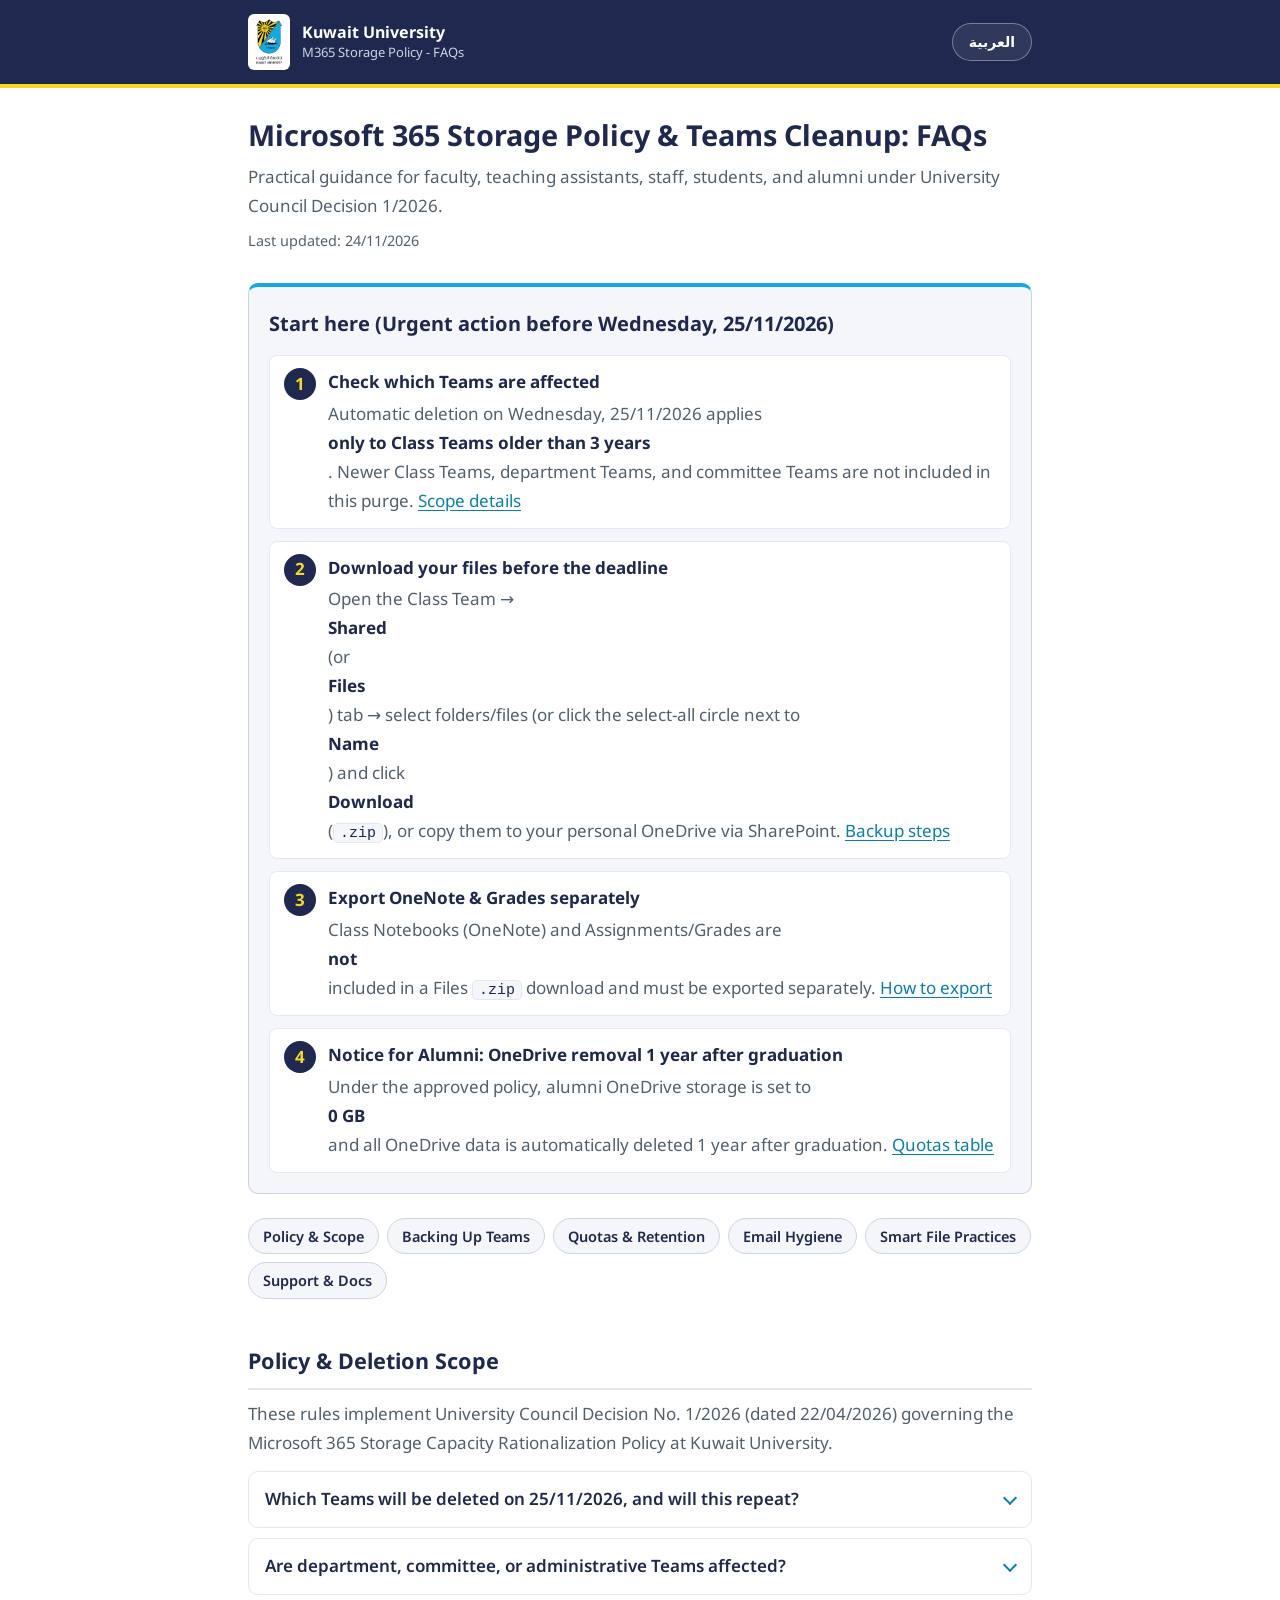
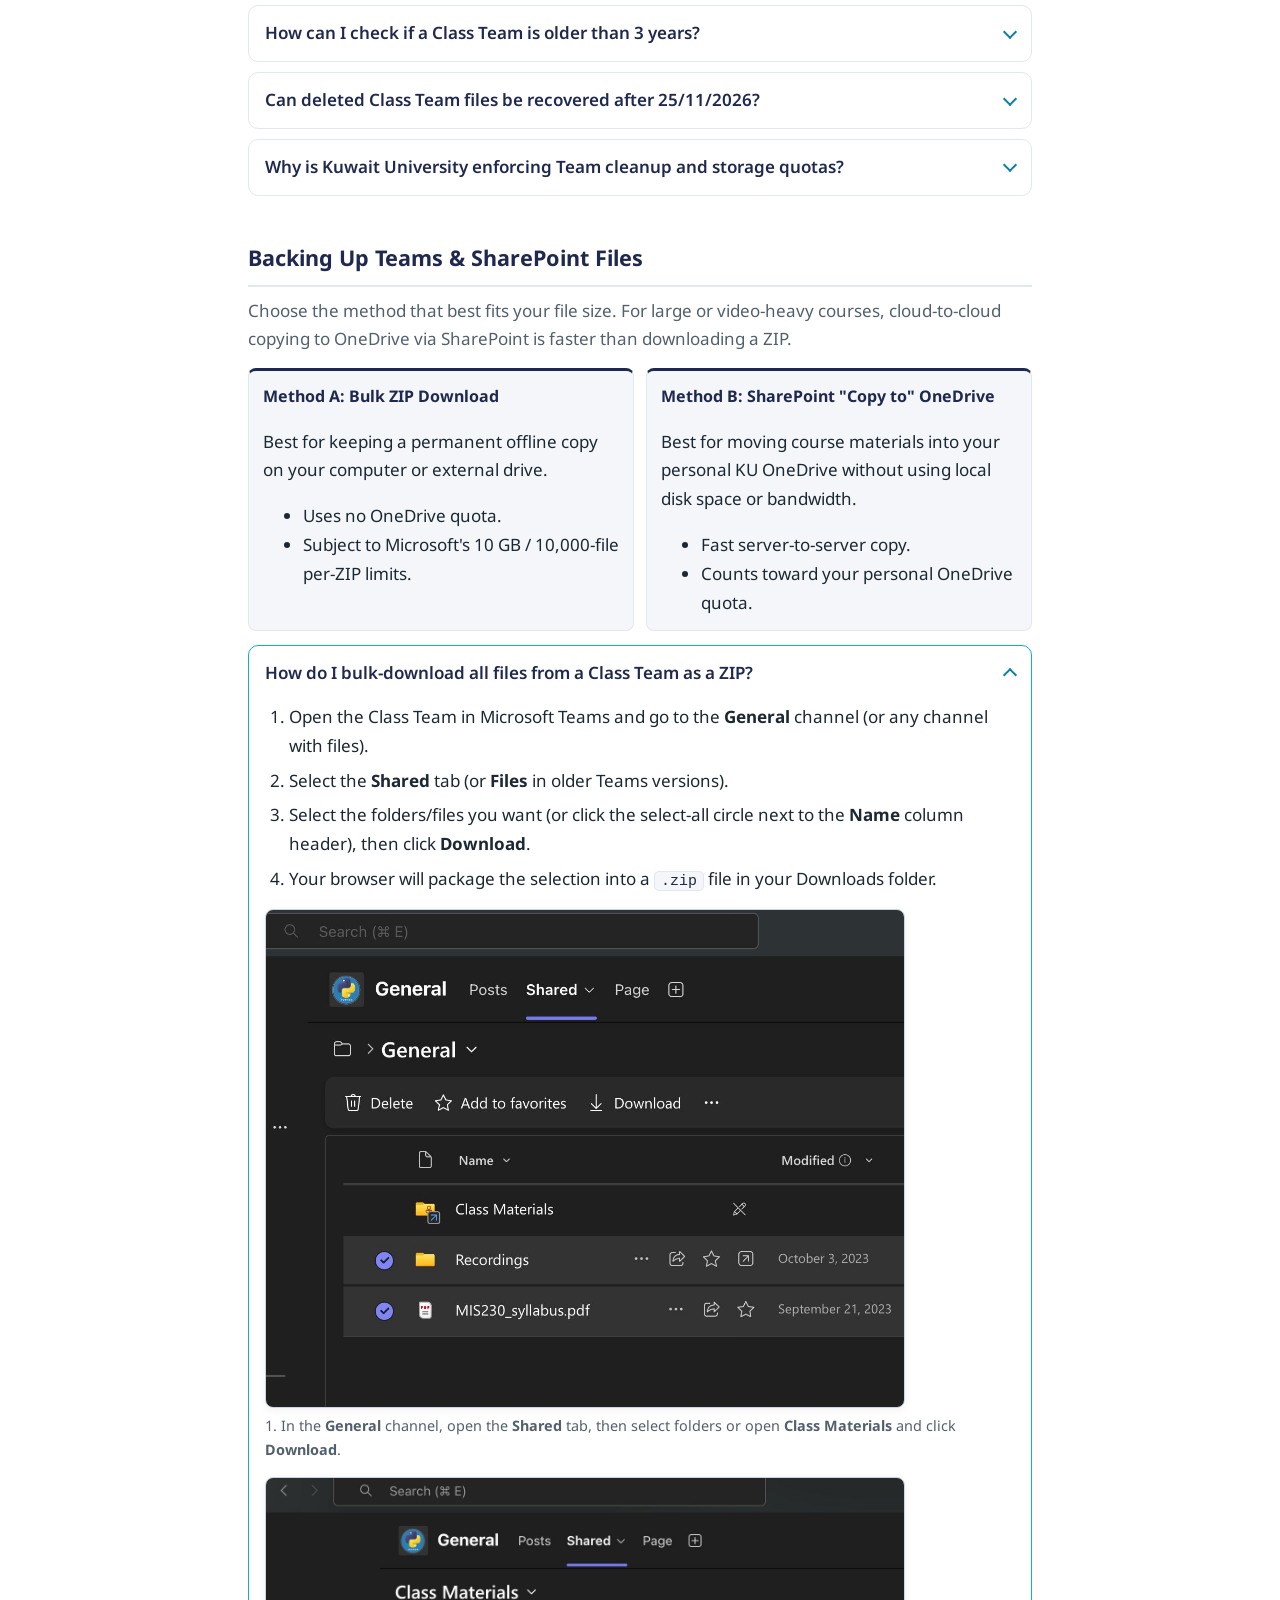
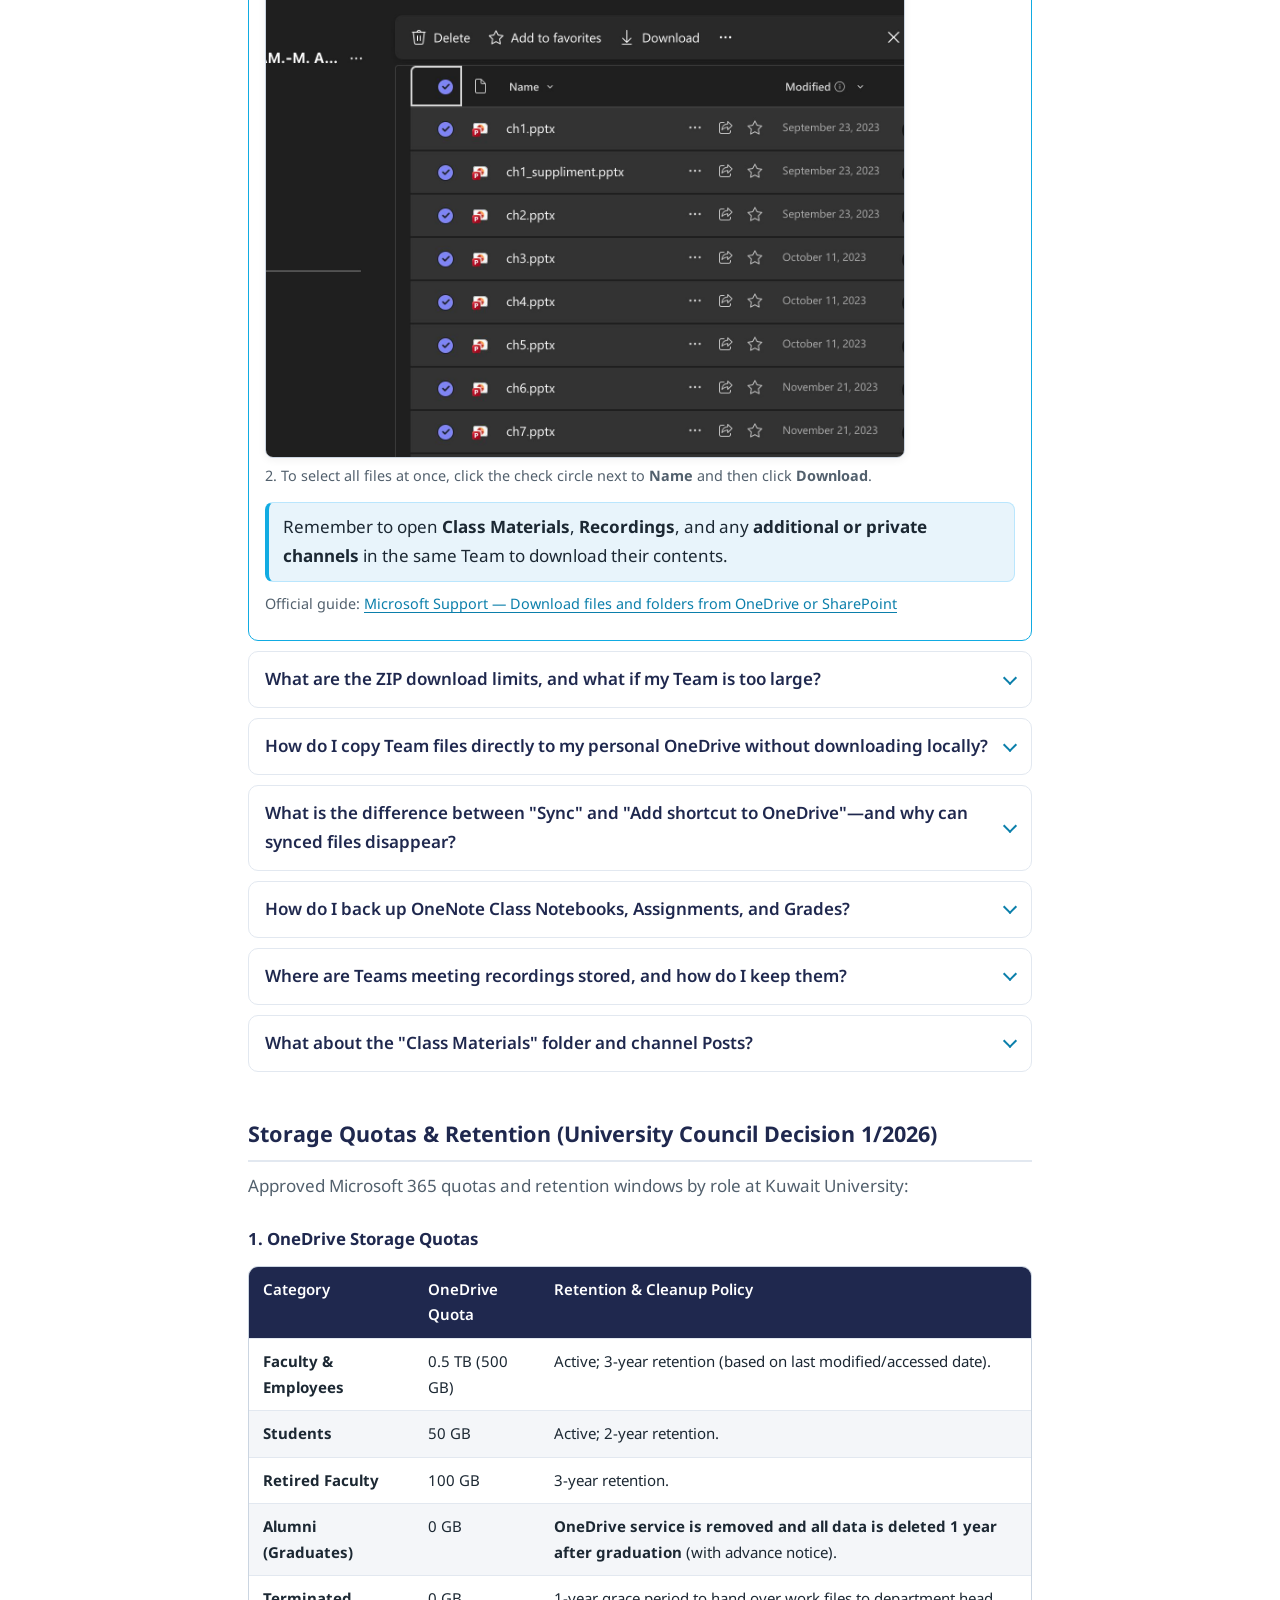
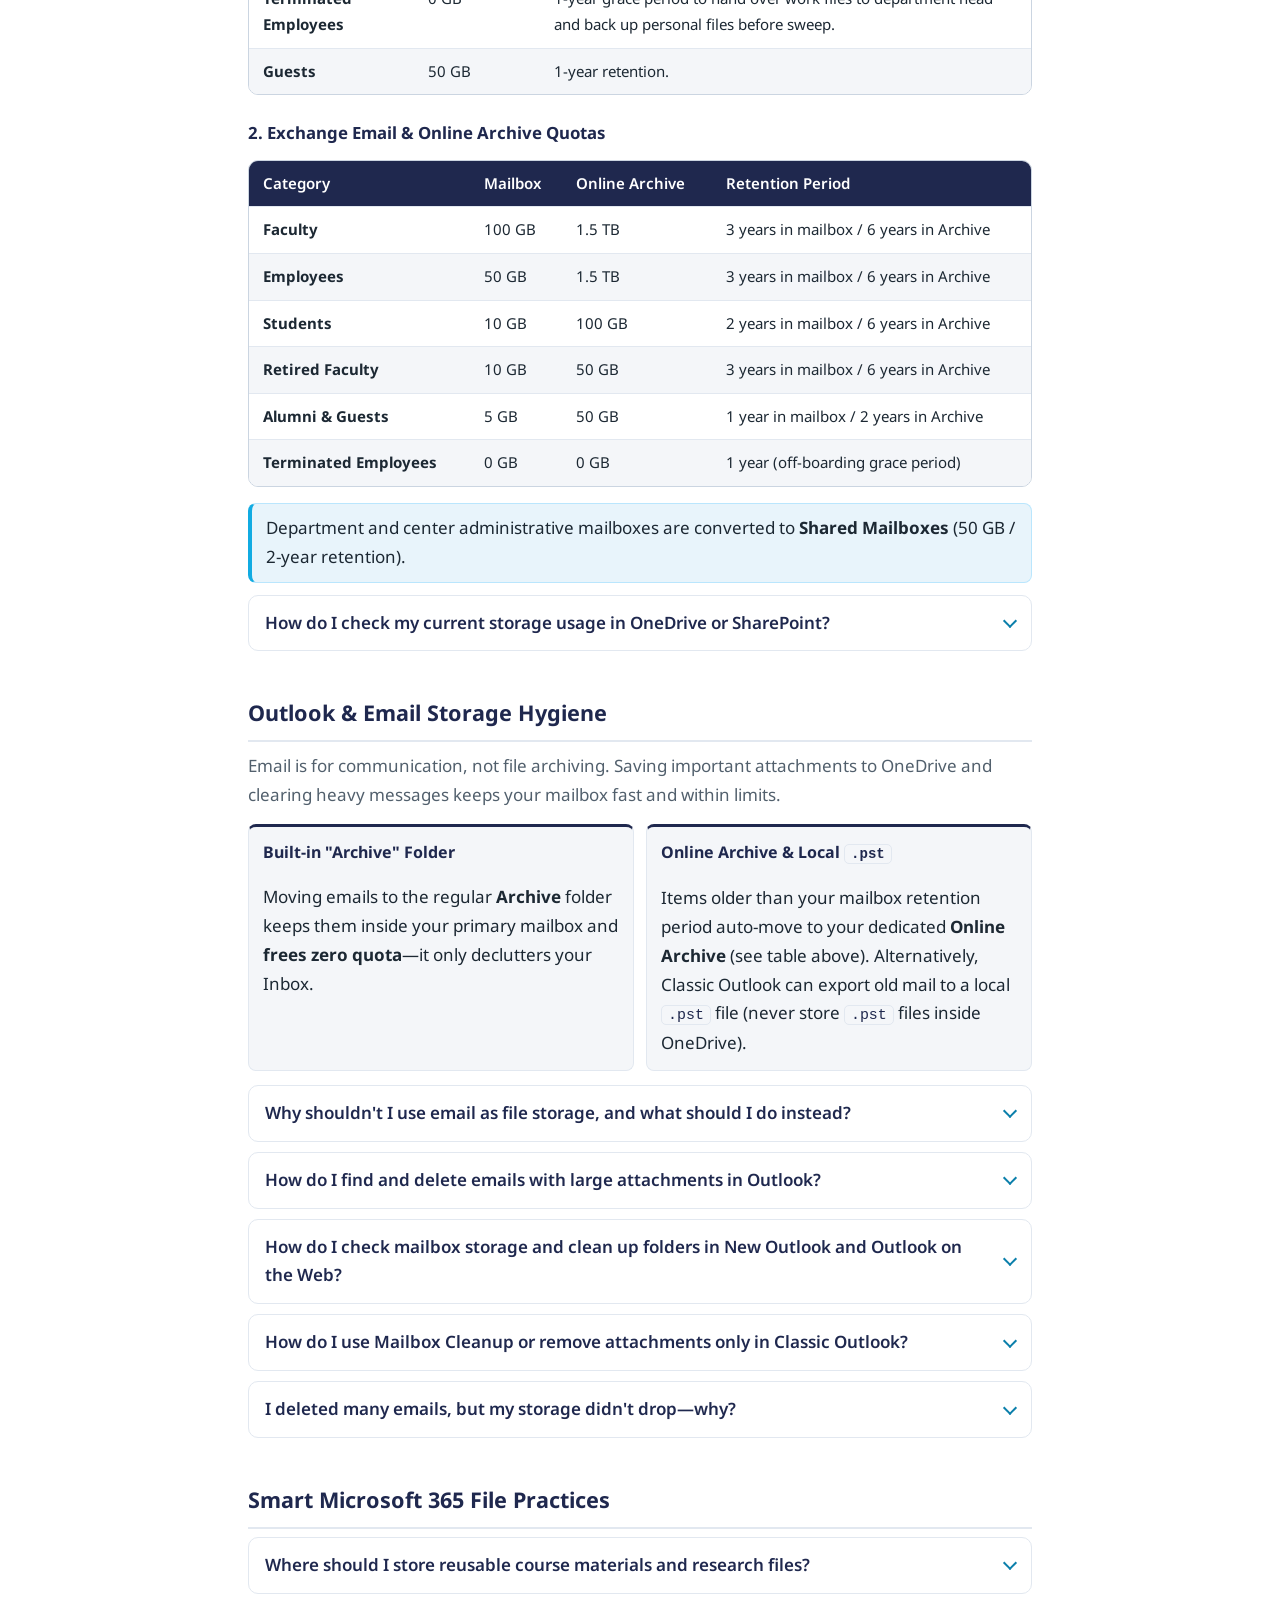
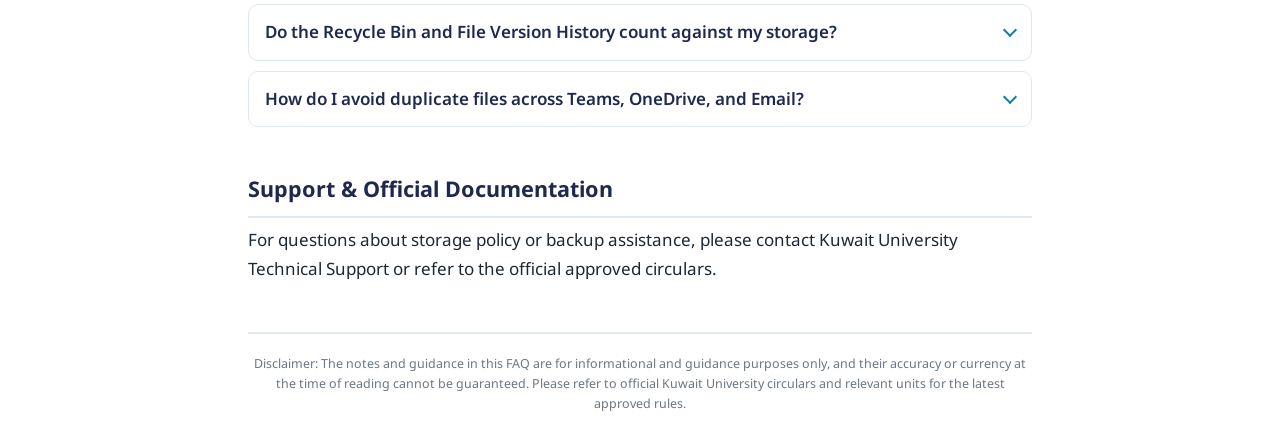
==== commit 4273d8b4: "Remove exceptions & AVPIT identifiers; add fine-print advisory disclaimer" ====
--- a/en/index.html
+++ b/en/index.html
@@ -332,19 +332,6 @@
     <p class="note">Department and center administrative mailboxes are converted to <strong>Shared Mailboxes</strong> (50 GB / 2-year retention).</p>
 
     <details>
-      <summary>Are exceptions available for special-nature colleges or research projects?</summary>
-      <div class="answer">
-        <p><strong>Yes.</strong> Exceptions may be granted for:</p>
-        <ul>
-          <li>Special-nature colleges (e.g., College of Architecture handling large CAD/engineering files).</li>
-          <li>Academic research projects requiring exceptional storage capacity.</li>
-          <li>Archive units handling large multimedia collections.</li>
-        </ul>
-        <p><strong>How to apply:</strong> Submit a written, justified request approved by the department or center head to the <strong>Kuwait University Center of Information Systems (KUCIS)</strong> for review and approval (or contact <a href="mailto:avpit@ku.edu.kw">avpit@ku.edu.kw</a>).</p>
-      </div>
-    </details>
-
-    <details>
       <summary>How do I check my current storage usage in OneDrive or SharePoint?</summary>
       <div class="answer">
         <ul>
@@ -471,14 +458,14 @@
   <section id="help">
     <h2>Support &amp; Official Documentation</h2>
     <div class="body">
-      <p>For questions about storage policy, exception requests, or backup assistance, please contact the Office of the Assistant Vice President for Information Technology at <a href="mailto:avpit@ku.edu.kw">avpit@ku.edu.kw</a>.</p>
+      <p>For questions about storage policy or backup assistance, please contact Kuwait University Technical Support or refer to the official approved circulars.</p>
     </div>
   </section>
 
   </main>
 
   <footer>
-    <strong>Office of the Assistant Vice President for Information Technology</strong> — Kuwait University
+    <small style="display:block; font-size:0.78rem; line-height:1.6; opacity:0.85;">Disclaimer: The notes and guidance in this FAQ are for informational and guidance purposes only, and their accuracy or currency at the time of reading cannot be guaranteed. Please refer to official Kuwait University circulars and relevant units for the latest approved rules.</small>
   </footer>
 
 </div>
